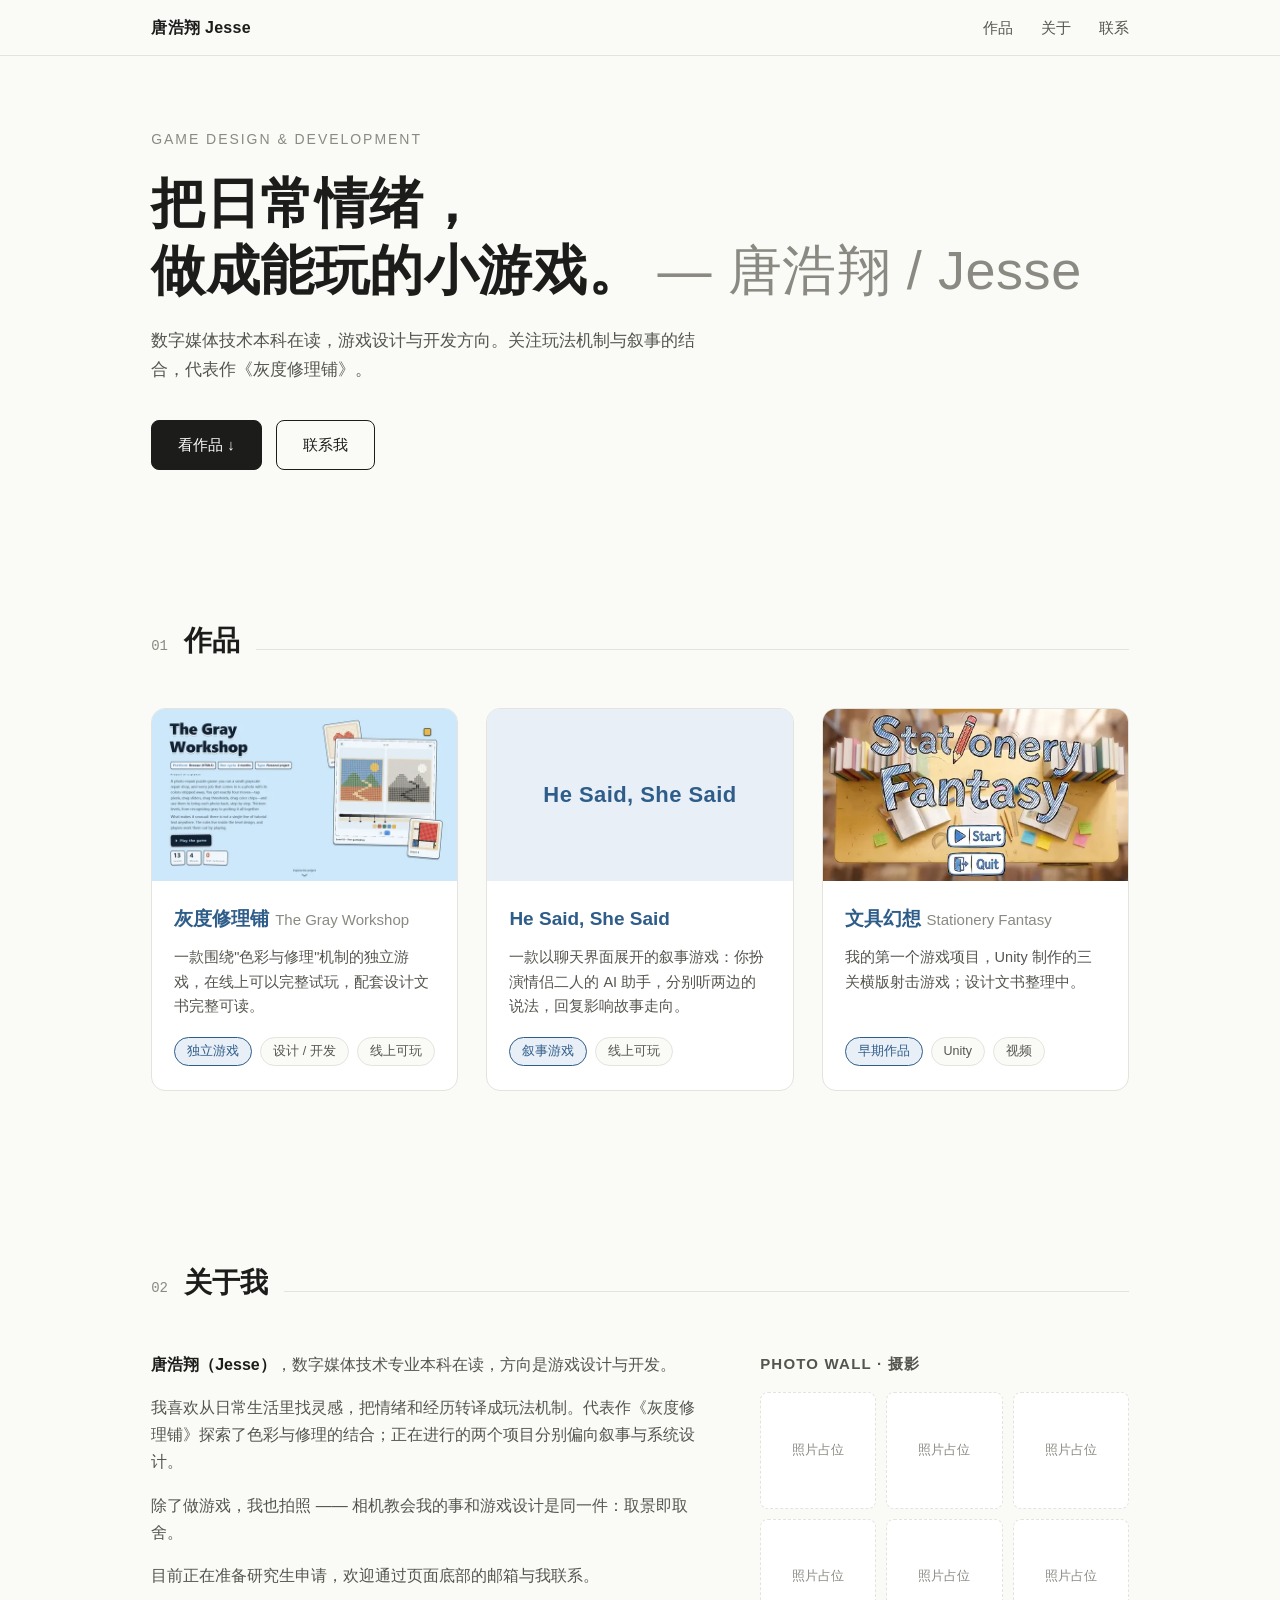
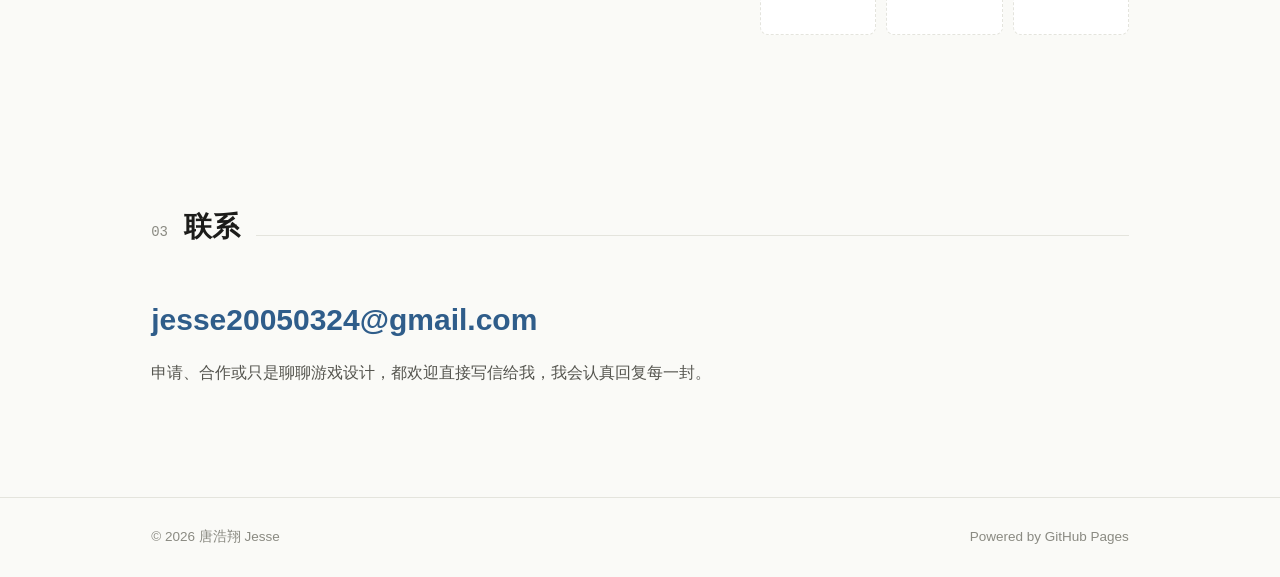
==== index.html @ e38cf6ec "Use the Gray Workshop introduction as its portfolio cover" ====
<!DOCTYPE html>
<html lang="zh-CN">
<head>
<meta charset="UTF-8">
<meta name="viewport" content="width=device-width, initial-scale=1.0">
<title>唐浩翔 Jesse — 游戏设计与开发</title>
<meta name="description" content="唐浩翔（Jesse）的个人作品集：游戏设计与开发方向，数字媒体技术本科在读。">
<link rel="stylesheet" href="/portfolio-layout.css">
<style>
  :root{
    --ink:#1c1c1a; --ink-2:#55554f; --ink-3:#8a8a82;
    --paper:#fafaf7; --card:#ffffff; --line:#e4e4dd;
    --accent:#2f5d8a; --accent-soft:#e8eff6;
    --max:1080px;
  }
  *{margin:0;padding:0;box-sizing:border-box}
  html{scroll-behavior:smooth}
  @media (prefers-reduced-motion: reduce){ html{scroll-behavior:auto} *{transition:none!important} }
  body{
    font-family:-apple-system,BlinkMacSystemFont,"Segoe UI","PingFang SC","Microsoft YaHei",sans-serif;
    background:var(--paper); color:var(--ink);
    line-height:1.7; font-size:16px;
    -webkit-font-smoothing:antialiased;
  }
  a{color:var(--accent); text-decoration:none}
  a:hover{text-decoration:underline}
  :focus-visible{outline:2px solid var(--accent); outline-offset:3px; border-radius:2px}
  .wrap{max-width:var(--max); margin:0 auto; padding:0 var(--portfolio-gutter)}

  /* ---------- 导航 ---------- */
  .nav{
    position:sticky; top:0; z-index:50;
    background:rgba(250,250,247,.92); backdrop-filter:blur(8px);
    border-bottom:1px solid var(--line);
  }
  .nav-inner{max-width:var(--max); margin:0 auto; padding:14px var(--portfolio-gutter); display:flex; align-items:center; justify-content:space-between}
  .nav-logo{font-weight:600; color:var(--ink); letter-spacing:.02em}
  .nav-logo:hover{text-decoration:none}
  .nav-links{display:flex; gap:28px; list-style:none}
  .nav-links a{color:var(--ink-2); font-size:15px}
  .nav-links a:hover{color:var(--ink); text-decoration:none}

  /* ---------- Hero ---------- */
  .hero{padding:clamp(64px,8vh,110px) 0 clamp(56px,7vh,90px)}
  .hero .kicker{font-size:14px; color:var(--ink-3); letter-spacing:.14em; margin-bottom:18px}
  .hero h1{font-size:clamp(34px,5.5vw,54px); line-height:1.25; font-weight:600; letter-spacing:.01em}
  .hero h1 .en{color:var(--ink-3); font-weight:400}
  .hero p.lead{margin-top:22px; max-width:560px; font-size:var(--portfolio-intro-size); color:var(--ink-2)}
  .hero .cta{margin-top:36px; display:flex; gap:14px; flex-wrap:wrap}
  .btn{
    display:inline-block; padding:11px 26px; border-radius:8px; font-size:15px;
    border:1px solid var(--ink); color:var(--ink);
  }
  .btn:hover{text-decoration:none; background:var(--ink); color:#fff}
  .btn.primary{background:var(--ink); color:#fff}
  .btn.primary:hover{background:#000}

  /* ---------- 区块通用 ---------- */
  section{padding:84px 0}
  .sec-head{display:flex; align-items:baseline; gap:16px; margin-bottom:44px}
  .sec-head .no{font-family:ui-monospace,Consolas,monospace; font-size:14px; color:var(--ink-3)}
  .sec-head h2{font-size:28px; font-weight:600}
  .sec-head .line{flex:1; height:1px; background:var(--line)}

  /* ---------- 作品卡片 ---------- */
  .cards{display:grid; grid-template-columns:repeat(auto-fit,minmax(min(100%, 290px),1fr)); gap:28px}
  .card{
    background:var(--card); border:1px solid var(--line); border-radius:14px;
    overflow:hidden; display:flex; flex-direction:column;
    transition:transform .18s ease, box-shadow .18s ease;
  }
  a.card:hover{transform:translateY(-4px); box-shadow:0 12px 32px rgba(28,28,26,.08); text-decoration:none}
  .card-img{aspect-ratio:16/9; background:var(--accent-soft); overflow:hidden}
  .card-img img{width:100%; height:100%; object-fit:cover; display:block}
  .card-body{padding:22px 22px 24px; display:flex; flex-direction:column; gap:10px; flex:1}
  .card-body h3{font-size:19px; font-weight:600}
  .card-body h3 .en{font-weight:400; color:var(--ink-3); font-size:15px; margin-left:6px}
  .card-body p{font-size:14.5px; color:var(--ink-2)}
  .tags{margin-top:auto; display:flex; gap:8px; flex-wrap:wrap; padding-top:8px}
  .tag{
    font-size:12.5px; color:var(--ink-2); background:var(--paper);
    border:1px solid var(--line); border-radius:99px; padding:3px 12px;
  }
  .tag.accent{color:var(--accent); border-color:var(--accent); background:var(--accent-soft)}
  .card.placeholder{border-style:dashed; background:transparent}
  .card.placeholder .card-img{display:flex; align-items:center; justify-content:center; color:var(--ink-3); font-size:14px; background:transparent}
  .badge-soon{font-size:12.5px; color:var(--ink-3); border:1px dashed var(--ink-3); border-radius:99px; padding:2px 12px; width:fit-content}

  /* ---------- 关于 ---------- */
  .about-grid{display:grid; grid-template-columns:1.2fr .8fr; gap:56px; align-items:start}
  .about-text p{margin-bottom:16px; color:var(--ink-2); font-size:16px}
  .about-text p strong{color:var(--ink)}
  .photo-wall h3{font-size:15px; font-weight:600; color:var(--ink-2); margin-bottom:16px; letter-spacing:.08em}
  .photos{display:grid; grid-template-columns:repeat(3,1fr); gap:10px}
  .ph{aspect-ratio:1; border:1px dashed var(--line); border-radius:8px; display:flex; align-items:center; justify-content:center; color:var(--ink-3); font-size:12.5px; background:var(--card)}

  /* ---------- 联系 ---------- */
  .contact-inner{max-width:640px}
  .contact-inner .big-mail{font-size:clamp(20px,3.4vw,30px); font-weight:600; word-break:break-all}
  .contact-inner p{margin-top:14px; color:var(--ink-2)}
  .contact-links{margin-top:26px; display:flex; gap:22px; flex-wrap:wrap}
  .contact-links a{font-size:15px}

  footer{border-top:1px solid var(--line); padding:28px 0; color:var(--ink-3); font-size:13.5px}
  footer .wrap{display:flex; justify-content:space-between; flex-wrap:wrap; gap:8px}

  @media (max-width:760px){
    .hero{padding:72px 0 60px}
    section{padding:60px 0}
    .about-grid{grid-template-columns:1fr}
    .nav-links{gap:18px}
  }
</style>
</head>
<body>

<nav class="nav" aria-label="主导航">
  <div class="nav-inner">
    <a class="nav-logo" href="#top">唐浩翔 Jesse</a>
    <ul class="nav-links">
      <li><a href="#work">作品</a></li>
      <li><a href="#about">关于</a></li>
      <li><a href="#contact">联系</a></li>
    </ul>
  </div>
</nav>

<header class="hero" id="top">
  <div class="wrap">
    <p class="kicker">GAME DESIGN &amp; DEVELOPMENT</p>
    <h1>把日常情绪，<br>做成能玩的小游戏。<span class="en"> — 唐浩翔 / Jesse</span></h1>
    <p class="lead">数字媒体技术本科在读，游戏设计与开发方向。关注玩法机制与叙事的结合，代表作《灰度修理铺》。</p>
    <div class="cta">
      <a class="btn primary" href="#work">看作品 ↓</a>
      <a class="btn" href="#contact">联系我</a>
    </div>
  </div>
</header>

<main>
  <section id="work">
    <div class="wrap">
      <div class="sec-head"><span class="no">01</span><h2>作品</h2><span class="line"></span></div>
      <div class="cards">

        <a class="card" href="grayrepair/" aria-label="查看灰度修理铺作品详情">
          <div class="card-img"><img src="grayrepair/portfolio-cover.webp" alt="灰度修理铺介绍页首屏" width="640" height="360" loading="lazy"></div>
          <div class="card-body">
            <h3>灰度修理铺<span class="en">The Gray Workshop</span></h3>
            <p>一款围绕"色彩与修理"机制的独立游戏，在线上可以完整试玩，配套设计文书完整可读。</p>
            <div class="tags">
              <span class="tag accent">独立游戏</span>
              <span class="tag">设计 / 开发</span>
              <span class="tag">线上可玩</span>
            </div>
          </div>
        </a>

        <a class="card" href="he-said-she-said/" aria-label="查看 He Said, She Said 作品详情">
          <div class="card-img" style="display:flex;align-items:center;justify-content:center;background:#e8eff6">
            <span style="font-size:22px;font-weight:600;color:#2f5d8a;letter-spacing:.02em">He Said, She Said</span>
          </div>
          <div class="card-body">
            <h3>He Said, She Said</h3>
            <p>一款以聊天界面展开的叙事游戏：你扮演情侣二人的 AI 助手，分别听两边的说法，回复影响故事走向。</p>
            <div class="tags">
              <span class="tag accent">叙事游戏</span>
              <span class="tag">线上可玩</span>
            </div>
          </div>
        </a>

        <a class="card" href="stationery-fantasy/" aria-label="查看文具幻想作品详情">
          <div class="card-img"><img src="stationery-fantasy/portfolio-cover.webp" alt="文具幻想游戏主界面" width="480" height="270" loading="lazy"></div>
          <div class="card-body">
            <h3>文具幻想<span class="en">Stationery Fantasy</span></h3>
            <p>我的第一个游戏项目，Unity 制作的三关横版射击游戏；设计文书整理中。</p>
            <div class="tags">
              <span class="tag accent">早期作品</span>
              <span class="tag">Unity</span>
              <span class="tag">视频</span>
            </div>
          </div>
        </a>

      </div>
    </div>
  </section>

  <section id="about">
    <div class="wrap">
      <div class="sec-head"><span class="no">02</span><h2>关于我</h2><span class="line"></span></div>
      <div class="about-grid">
        <div class="about-text">
          <p><strong>唐浩翔（Jesse）</strong>，数字媒体技术专业本科在读，方向是游戏设计与开发。</p>
          <p>我喜欢从日常生活里找灵感，把情绪和经历转译成玩法机制。代表作《灰度修理铺》探索了色彩与修理的结合；正在进行的两个项目分别偏向叙事与系统设计。</p>
          <p>除了做游戏，我也拍照 —— 相机教会我的事和游戏设计是同一件：取景即取舍。</p>
          <p>目前正在准备研究生申请，欢迎通过页面底部的邮箱与我联系。</p>
        </div>
        <aside class="photo-wall" aria-label="摄影小画廊">
          <h3>PHOTO WALL · 摄影</h3>
          <div class="photos">
            <div class="ph">照片占位</div>
            <div class="ph">照片占位</div>
            <div class="ph">照片占位</div>
            <div class="ph">照片占位</div>
            <div class="ph">照片占位</div>
            <div class="ph">照片占位</div>
          </div>
        </aside>
      </div>
    </div>
  </section>

  <section id="contact">
    <div class="wrap">
      <div class="sec-head"><span class="no">03</span><h2>联系</h2><span class="line"></span></div>
      <div class="contact-inner">
        <a class="big-mail" href="mailto:jesse20050324@gmail.com">jesse20050324@gmail.com</a>
        <p>申请、合作或只是聊聊游戏设计，都欢迎直接写信给我，我会认真回复每一封。</p>
        <div class="contact-links">
        </div>
      </div>
    </div>
  </section>
</main>

<footer>
  <div class="wrap">
    <span>© 2026 唐浩翔 Jesse</span>
    <span>Powered by GitHub Pages</span>
  </div>
</footer>

</body>
</html>
---- portfolio-layout.css ----
:root {
  --portfolio-gutter: clamp(16px, 4vw, 64px);
  --portfolio-project-width: 1440px;
  --portfolio-intro-size: clamp(1rem, 0.85rem + 0.25vw, 1.125rem);
  --portfolio-meta-size: 0.875rem;
}

.portfolio-scroll-cue {
  position: absolute;
  inset-inline: 0;
  bottom: 14px;
  display: grid;
  place-items: center;
  gap: 3px;
  width: max-content;
  margin-inline: auto;
  padding: 5px 12px;
  color: inherit;
  font-size: .8125rem;
  text-align: center;
  text-decoration: none;
}

.portfolio-scroll-cue:hover { text-decoration: underline; }
.portfolio-scroll-cue svg {
  width: 34px;
  height: 21px;
  animation: portfolio-scroll-nudge 2.8s ease-in-out infinite;
}

@keyframes portfolio-scroll-nudge {
  0%, 25%, 65%, 100% { transform: translateY(0); }
  45% { transform: translateY(5px); }
}

@media (prefers-reduced-motion: reduce) {
  .portfolio-scroll-cue svg { animation: none; }
}
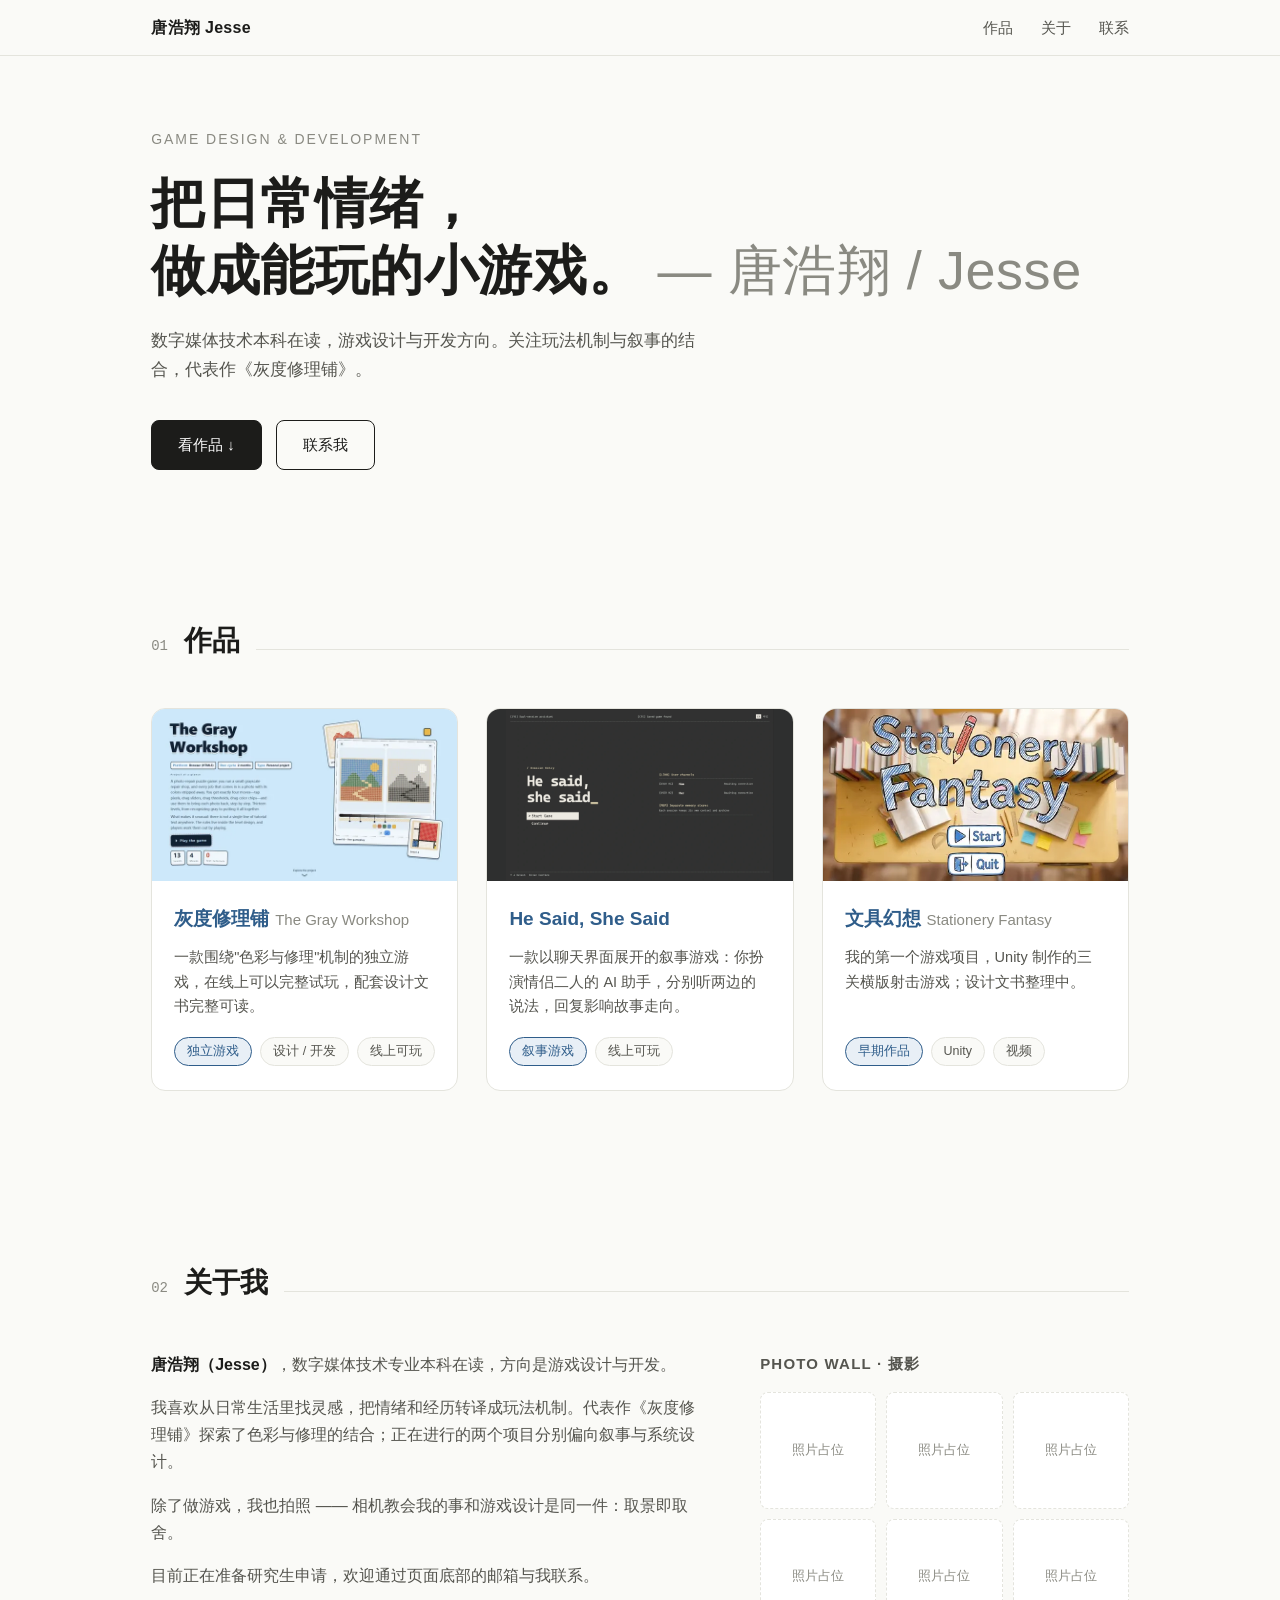
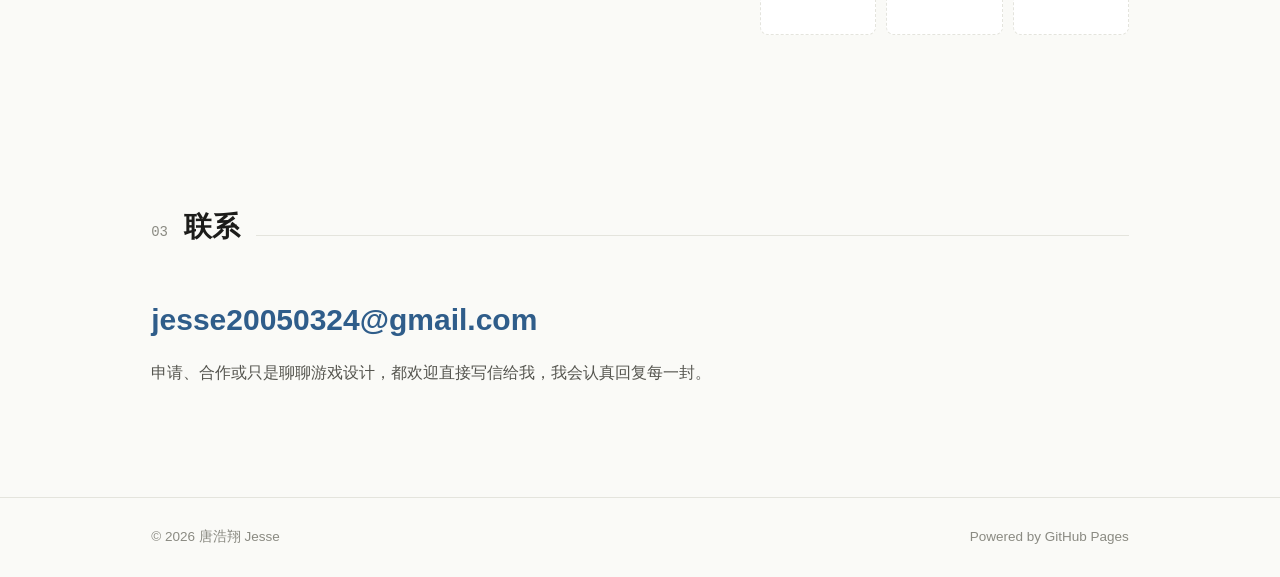
==== commit a0240558: "Restore Gray GIF scale and add terminal portfolio cover" ====
--- a/index.html
+++ b/index.html
@@ -71,7 +71,9 @@
   }
   a.card:hover{transform:translateY(-4px); box-shadow:0 12px 32px rgba(28,28,26,.08); text-decoration:none}
   .card-img{aspect-ratio:16/9; background:var(--accent-soft); overflow:hidden}
-  .card-img img{width:100%; height:100%; object-fit:cover; display:block}
+  .card-img img{width:100%; height:100%; object-fit:cover; display:block}
+  .card-img.terminal-cover{background:#2e2f2f}
+  .terminal-cover img{object-fit:contain}
   .card-body{padding:22px 22px 24px; display:flex; flex-direction:column; gap:10px; flex:1}
   .card-body h3{font-size:19px; font-weight:600}
   .card-body h3 .en{font-weight:400; color:var(--ink-3); font-size:15px; margin-left:6px}
@@ -157,9 +159,7 @@
         </a>
 
         <a class="card" href="he-said-she-said/" aria-label="查看 He Said, She Said 作品详情">
-          <div class="card-img" style="display:flex;align-items:center;justify-content:center;background:#e8eff6">
-            <span style="font-size:22px;font-weight:600;color:#2f5d8a;letter-spacing:.02em">He Said, She Said</span>
-          </div>
+          <div class="card-img terminal-cover"><img src="he-said-she-said/portfolio-cover.webp" alt="He Said, She Said 终端开始界面" width="1484" height="949" loading="lazy"></div>
           <div class="card-body">
             <h3>He Said, She Said</h3>
             <p>一款以聊天界面展开的叙事游戏：你扮演情侣二人的 AI 助手，分别听两边的说法，回复影响故事走向。</p>
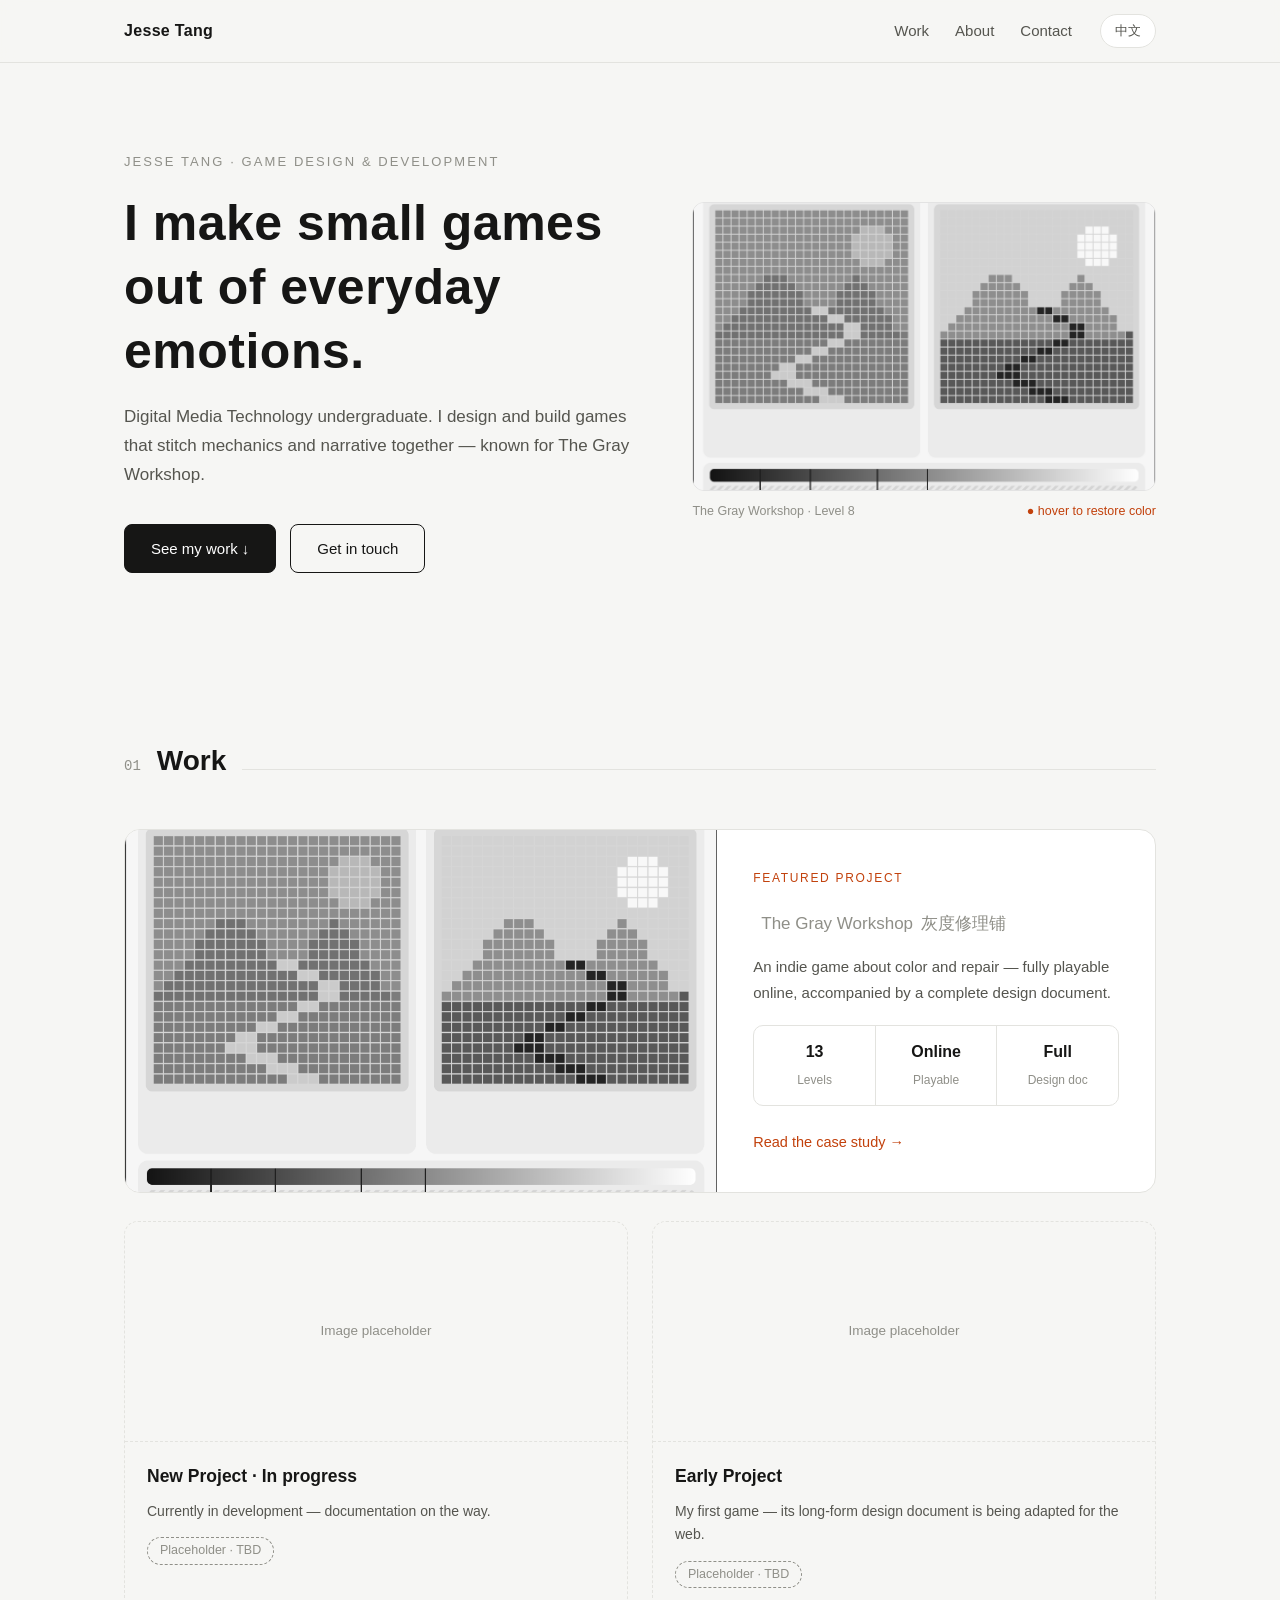
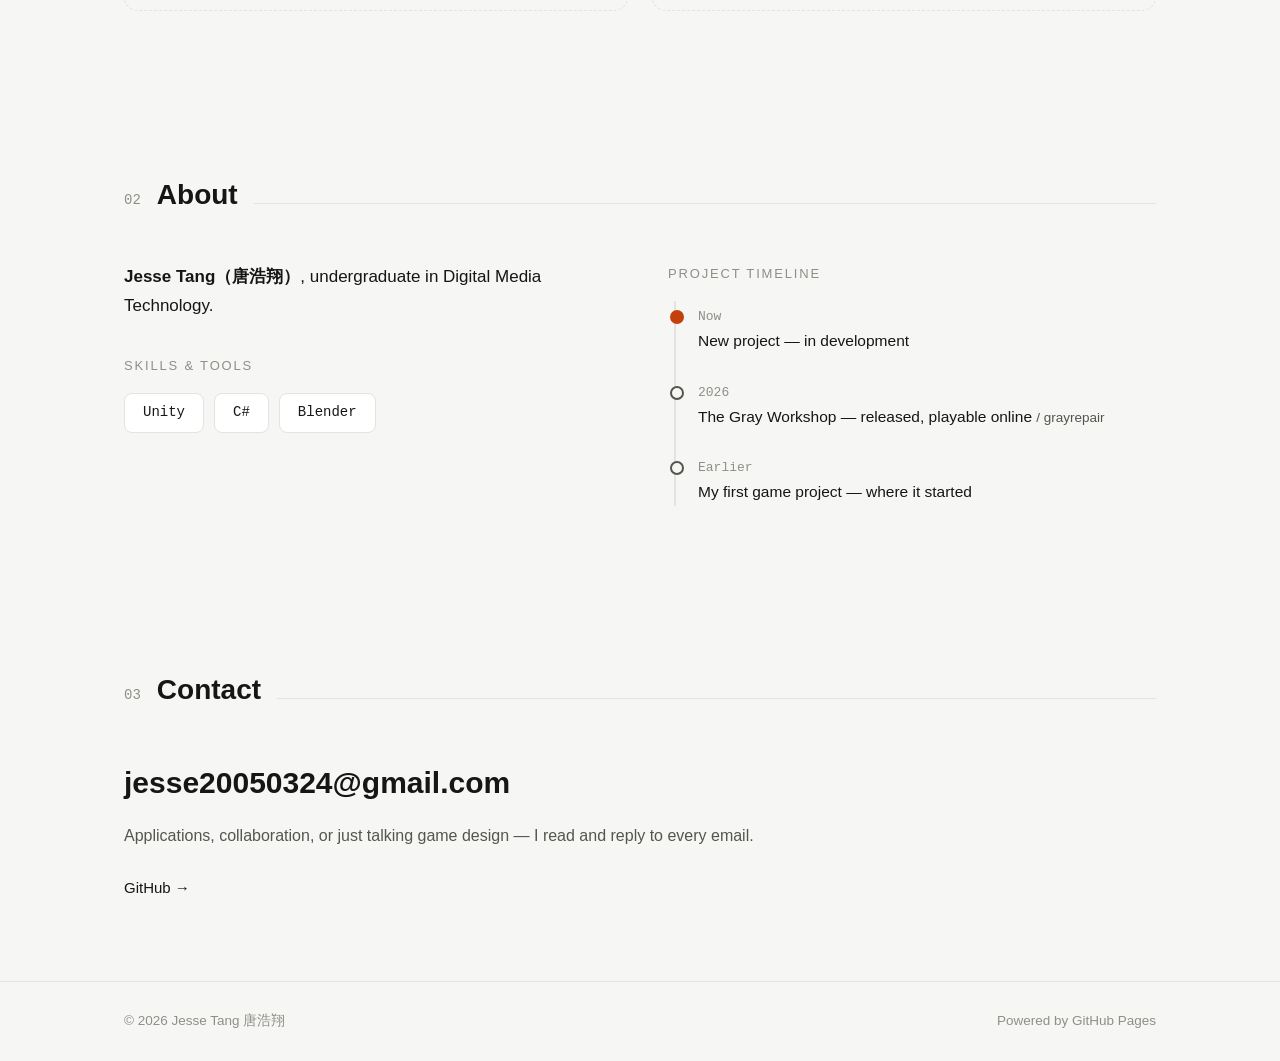
==== commit 096e0f84: "Redesign: grayscale theme, hero visual, featured project block, skills+timeline, EN/ZH toggle (defau" ====
--- a/index.html
+++ b/index.html
@@ -1,236 +1,386 @@
-<!DOCTYPE html>
-<html lang="zh-CN">
-<head>
-<meta charset="UTF-8">
-<meta name="viewport" content="width=device-width, initial-scale=1.0">
-<title>唐浩翔 Jesse — 游戏设计与开发</title>
-<meta name="description" content="唐浩翔（Jesse）的个人作品集：游戏设计与开发方向，数字媒体技术本科在读。">
-<link rel="stylesheet" href="/portfolio-layout.css">
-<style>
-  :root{
-    --ink:#1c1c1a; --ink-2:#55554f; --ink-3:#8a8a82;
-    --paper:#fafaf7; --card:#ffffff; --line:#e4e4dd;
-    --accent:#2f5d8a; --accent-soft:#e8eff6;
-    --max:1080px;
-  }
-  *{margin:0;padding:0;box-sizing:border-box}
-  html{scroll-behavior:smooth}
-  @media (prefers-reduced-motion: reduce){ html{scroll-behavior:auto} *{transition:none!important} }
-  body{
-    font-family:-apple-system,BlinkMacSystemFont,"Segoe UI","PingFang SC","Microsoft YaHei",sans-serif;
-    background:var(--paper); color:var(--ink);
-    line-height:1.7; font-size:16px;
-    -webkit-font-smoothing:antialiased;
-  }
-  a{color:var(--accent); text-decoration:none}
-  a:hover{text-decoration:underline}
-  :focus-visible{outline:2px solid var(--accent); outline-offset:3px; border-radius:2px}
-  .wrap{max-width:var(--max); margin:0 auto; padding:0 var(--portfolio-gutter)}
-
-  /* ---------- 导航 ---------- */
-  .nav{
-    position:sticky; top:0; z-index:50;
-    background:rgba(250,250,247,.92); backdrop-filter:blur(8px);
-    border-bottom:1px solid var(--line);
-  }
-  .nav-inner{max-width:var(--max); margin:0 auto; padding:14px var(--portfolio-gutter); display:flex; align-items:center; justify-content:space-between}
-  .nav-logo{font-weight:600; color:var(--ink); letter-spacing:.02em}
-  .nav-logo:hover{text-decoration:none}
-  .nav-links{display:flex; gap:28px; list-style:none}
-  .nav-links a{color:var(--ink-2); font-size:15px}
-  .nav-links a:hover{color:var(--ink); text-decoration:none}
-
-  /* ---------- Hero ---------- */
-  .hero{padding:clamp(64px,8vh,110px) 0 clamp(56px,7vh,90px)}
-  .hero .kicker{font-size:14px; color:var(--ink-3); letter-spacing:.14em; margin-bottom:18px}
-  .hero h1{font-size:clamp(34px,5.5vw,54px); line-height:1.25; font-weight:600; letter-spacing:.01em}
-  .hero h1 .en{color:var(--ink-3); font-weight:400}
-  .hero p.lead{margin-top:22px; max-width:560px; font-size:var(--portfolio-intro-size); color:var(--ink-2)}
-  .hero .cta{margin-top:36px; display:flex; gap:14px; flex-wrap:wrap}
-  .btn{
-    display:inline-block; padding:11px 26px; border-radius:8px; font-size:15px;
-    border:1px solid var(--ink); color:var(--ink);
-  }
-  .btn:hover{text-decoration:none; background:var(--ink); color:#fff}
-  .btn.primary{background:var(--ink); color:#fff}
-  .btn.primary:hover{background:#000}
-
-  /* ---------- 区块通用 ---------- */
-  section{padding:84px 0}
-  .sec-head{display:flex; align-items:baseline; gap:16px; margin-bottom:44px}
-  .sec-head .no{font-family:ui-monospace,Consolas,monospace; font-size:14px; color:var(--ink-3)}
-  .sec-head h2{font-size:28px; font-weight:600}
-  .sec-head .line{flex:1; height:1px; background:var(--line)}
-
-  /* ---------- 作品卡片 ---------- */
-  .cards{display:grid; grid-template-columns:repeat(auto-fit,minmax(min(100%, 290px),1fr)); gap:28px}
-  .card{
-    background:var(--card); border:1px solid var(--line); border-radius:14px;
-    overflow:hidden; display:flex; flex-direction:column;
-    transition:transform .18s ease, box-shadow .18s ease;
-  }
-  a.card:hover{transform:translateY(-4px); box-shadow:0 12px 32px rgba(28,28,26,.08); text-decoration:none}
-  .card-img{aspect-ratio:16/9; background:var(--accent-soft); overflow:hidden}
-  .card-img img{width:100%; height:100%; object-fit:cover; display:block}
-  .card-img.terminal-cover{background:#2e2f2f}
-  .terminal-cover img{object-fit:contain}
-  .card-body{padding:22px 22px 24px; display:flex; flex-direction:column; gap:10px; flex:1}
-  .card-body h3{font-size:19px; font-weight:600}
-  .card-body h3 .en{font-weight:400; color:var(--ink-3); font-size:15px; margin-left:6px}
-  .card-body p{font-size:14.5px; color:var(--ink-2)}
-  .tags{margin-top:auto; display:flex; gap:8px; flex-wrap:wrap; padding-top:8px}
-  .tag{
-    font-size:12.5px; color:var(--ink-2); background:var(--paper);
-    border:1px solid var(--line); border-radius:99px; padding:3px 12px;
-  }
-  .tag.accent{color:var(--accent); border-color:var(--accent); background:var(--accent-soft)}
-  .card.placeholder{border-style:dashed; background:transparent}
-  .card.placeholder .card-img{display:flex; align-items:center; justify-content:center; color:var(--ink-3); font-size:14px; background:transparent}
-  .badge-soon{font-size:12.5px; color:var(--ink-3); border:1px dashed var(--ink-3); border-radius:99px; padding:2px 12px; width:fit-content}
-
-  /* ---------- 关于 ---------- */
-  .about-grid{display:grid; grid-template-columns:1.2fr .8fr; gap:56px; align-items:start}
-  .about-text p{margin-bottom:16px; color:var(--ink-2); font-size:16px}
-  .about-text p strong{color:var(--ink)}
-  .photo-wall h3{font-size:15px; font-weight:600; color:var(--ink-2); margin-bottom:16px; letter-spacing:.08em}
-  .photos{display:grid; grid-template-columns:repeat(3,1fr); gap:10px}
-  .ph{aspect-ratio:1; border:1px dashed var(--line); border-radius:8px; display:flex; align-items:center; justify-content:center; color:var(--ink-3); font-size:12.5px; background:var(--card)}
-
-  /* ---------- 联系 ---------- */
-  .contact-inner{max-width:640px}
-  .contact-inner .big-mail{font-size:clamp(20px,3.4vw,30px); font-weight:600; word-break:break-all}
-  .contact-inner p{margin-top:14px; color:var(--ink-2)}
-  .contact-links{margin-top:26px; display:flex; gap:22px; flex-wrap:wrap}
-  .contact-links a{font-size:15px}
-
-  footer{border-top:1px solid var(--line); padding:28px 0; color:var(--ink-3); font-size:13.5px}
-  footer .wrap{display:flex; justify-content:space-between; flex-wrap:wrap; gap:8px}
-
-  @media (max-width:760px){
-    .hero{padding:72px 0 60px}
-    section{padding:60px 0}
-    .about-grid{grid-template-columns:1fr}
-    .nav-links{gap:18px}
-  }
-</style>
-</head>
-<body>
-
-<nav class="nav" aria-label="主导航">
-  <div class="nav-inner">
-    <a class="nav-logo" href="#top">唐浩翔 Jesse</a>
-    <ul class="nav-links">
-      <li><a href="#work">作品</a></li>
-      <li><a href="#about">关于</a></li>
-      <li><a href="#contact">联系</a></li>
-    </ul>
-  </div>
-</nav>
-
-<header class="hero" id="top">
-  <div class="wrap">
-    <p class="kicker">GAME DESIGN &amp; DEVELOPMENT</p>
-    <h1>把日常情绪，<br>做成能玩的小游戏。<span class="en"> — 唐浩翔 / Jesse</span></h1>
-    <p class="lead">数字媒体技术本科在读，游戏设计与开发方向。关注玩法机制与叙事的结合，代表作《灰度修理铺》。</p>
-    <div class="cta">
-      <a class="btn primary" href="#work">看作品 ↓</a>
-      <a class="btn" href="#contact">联系我</a>
-    </div>
-  </div>
-</header>
-
-<main>
-  <section id="work">
-    <div class="wrap">
-      <div class="sec-head"><span class="no">01</span><h2>作品</h2><span class="line"></span></div>
-      <div class="cards">
-
-        <a class="card" href="grayrepair/" aria-label="查看灰度修理铺作品详情">
-          <div class="card-img"><img src="grayrepair/portfolio-cover.webp" alt="灰度修理铺介绍页首屏" width="640" height="360" loading="lazy"></div>
-          <div class="card-body">
-            <h3>灰度修理铺<span class="en">The Gray Workshop</span></h3>
-            <p>一款围绕"色彩与修理"机制的独立游戏，在线上可以完整试玩，配套设计文书完整可读。</p>
-            <div class="tags">
-              <span class="tag accent">独立游戏</span>
-              <span class="tag">设计 / 开发</span>
-              <span class="tag">线上可玩</span>
-            </div>
-          </div>
-        </a>
-
-        <a class="card" href="he-said-she-said/" aria-label="查看 He Said, She Said 作品详情">
-          <div class="card-img terminal-cover"><img src="he-said-she-said/portfolio-cover.webp" alt="He Said, She Said 终端开始界面" width="1484" height="949" loading="lazy"></div>
-          <div class="card-body">
-            <h3>He Said, She Said</h3>
-            <p>一款以聊天界面展开的叙事游戏：你扮演情侣二人的 AI 助手，分别听两边的说法，回复影响故事走向。</p>
-            <div class="tags">
-              <span class="tag accent">叙事游戏</span>
-              <span class="tag">线上可玩</span>
-            </div>
-          </div>
-        </a>
-
-        <a class="card" href="stationery-fantasy/" aria-label="查看文具幻想作品详情">
-          <div class="card-img"><img src="stationery-fantasy/portfolio-cover.webp" alt="文具幻想游戏主界面" width="480" height="270" loading="lazy"></div>
-          <div class="card-body">
-            <h3>文具幻想<span class="en">Stationery Fantasy</span></h3>
-            <p>我的第一个游戏项目，Unity 制作的三关横版射击游戏；设计文书整理中。</p>
-            <div class="tags">
-              <span class="tag accent">早期作品</span>
-              <span class="tag">Unity</span>
-              <span class="tag">视频</span>
-            </div>
-          </div>
-        </a>
-
-      </div>
-    </div>
-  </section>
-
-  <section id="about">
-    <div class="wrap">
-      <div class="sec-head"><span class="no">02</span><h2>关于我</h2><span class="line"></span></div>
-      <div class="about-grid">
-        <div class="about-text">
-          <p><strong>唐浩翔（Jesse）</strong>，数字媒体技术专业本科在读，方向是游戏设计与开发。</p>
-          <p>我喜欢从日常生活里找灵感，把情绪和经历转译成玩法机制。代表作《灰度修理铺》探索了色彩与修理的结合；正在进行的两个项目分别偏向叙事与系统设计。</p>
-          <p>除了做游戏，我也拍照 —— 相机教会我的事和游戏设计是同一件：取景即取舍。</p>
-          <p>目前正在准备研究生申请，欢迎通过页面底部的邮箱与我联系。</p>
-        </div>
-        <aside class="photo-wall" aria-label="摄影小画廊">
-          <h3>PHOTO WALL · 摄影</h3>
-          <div class="photos">
-            <div class="ph">照片占位</div>
-            <div class="ph">照片占位</div>
-            <div class="ph">照片占位</div>
-            <div class="ph">照片占位</div>
-            <div class="ph">照片占位</div>
-            <div class="ph">照片占位</div>
-          </div>
-        </aside>
-      </div>
-    </div>
-  </section>
-
-  <section id="contact">
-    <div class="wrap">
-      <div class="sec-head"><span class="no">03</span><h2>联系</h2><span class="line"></span></div>
-      <div class="contact-inner">
-        <a class="big-mail" href="mailto:jesse20050324@gmail.com">jesse20050324@gmail.com</a>
-        <p>申请、合作或只是聊聊游戏设计，都欢迎直接写信给我，我会认真回复每一封。</p>
-        <div class="contact-links">
-        </div>
-      </div>
-    </div>
-  </section>
-</main>
-
-<footer>
-  <div class="wrap">
-    <span>© 2026 唐浩翔 Jesse</span>
-    <span>Powered by GitHub Pages</span>
-  </div>
-</footer>
-
-</body>
-</html>
+<!DOCTYPE html>
+<html lang="en">
+<head>
+<meta charset="UTF-8">
+<meta name="viewport" content="width=device-width, initial-scale=1.0">
+<title>Jesse Tang — Game Design &amp; Development</title>
+<meta name="description" content="Jesse Tang (唐浩翔) — game design & development portfolio. Digital Media Technology undergraduate. Known for The Gray Workshop (灰度修理铺).">
+<style>
+  :root{
+    --ink:#161615; --ink-2:#55554f; --ink-3:#8f8f88;
+    --bg:#f6f6f4; --card:#ffffff; --line:#e3e3df;
+    --accent:#c2410c; --accent-soft:#f7ece6;
+    --max:1080px;
+  }
+  *{margin:0;padding:0;box-sizing:border-box}
+  @media (prefers-reduced-motion: no-preference){
+    html{scroll-behavior:smooth}
+    .card{transition:transform .18s ease, box-shadow .18s ease}
+  }
+  @media (prefers-reduced-motion: reduce){ *{transition:none!important} html{scroll-behavior:auto} }
+  body{
+    font-family:-apple-system,BlinkMacSystemFont,"Segoe UI","PingFang SC","Microsoft YaHei",sans-serif;
+    background:var(--bg); color:var(--ink);
+    line-height:1.7; font-size:16px;
+    -webkit-font-smoothing:antialiased;
+  }
+  a{color:var(--ink); text-decoration:none}
+  :focus-visible{outline:2px solid var(--accent); outline-offset:3px; border-radius:2px}
+  .wrap{max-width:var(--max); margin:0 auto; padding:0 24px}
+
+  /* ---------- 导航 ---------- */
+  .nav{
+    position:sticky; top:0; z-index:50;
+    background:rgba(246,246,244,.92); backdrop-filter:blur(8px);
+    border-bottom:1px solid var(--line);
+  }
+  .nav-inner{max-width:var(--max); margin:0 auto; padding:14px 24px; display:flex; align-items:center; gap:28px}
+  .nav-logo{font-weight:600; letter-spacing:.02em; margin-right:auto}
+  .nav-links{display:flex; gap:26px; list-style:none}
+  .nav-links a{color:var(--ink-2); font-size:15px}
+  .nav-links a:hover{color:var(--ink)}
+  .lang-btn{
+    font:inherit; font-size:13px; cursor:pointer;
+    background:var(--card); border:1px solid var(--line); border-radius:99px;
+    padding:5px 14px; color:var(--ink-2);
+  }
+  .lang-btn:hover{border-color:var(--ink-2); color:var(--ink)}
+
+  /* ---------- Hero ---------- */
+  .hero{padding:88px 0 84px}
+  .hero-grid{display:grid; grid-template-columns:1.05fr .95fr; gap:56px; align-items:center}
+  .kicker{font-size:13px; color:var(--ink-3); letter-spacing:.16em; margin-bottom:18px; font-weight:500}
+  h1{font-size:clamp(32px,4.6vw,50px); line-height:1.28; font-weight:600; letter-spacing:.01em}
+  .lead{margin-top:20px; max-width:520px; font-size:17px; color:var(--ink-2)}
+  .cta{margin-top:34px; display:flex; gap:14px; flex-wrap:wrap}
+  .btn{display:inline-block; padding:11px 26px; border-radius:8px; font-size:15px; border:1px solid var(--ink); color:var(--ink)}
+  .btn:hover{background:var(--ink); color:#fff}
+  .btn.primary{background:var(--ink); color:#fff}
+  .btn.primary:hover{background:#000}
+  .hero-visual{position:relative}
+  .hero-visual img{
+    width:100%; aspect-ratio:16/10; object-fit:cover; display:block;
+    border-radius:12px; border:1px solid var(--line);
+    filter:grayscale(1); transition:filter .5s ease;
+  }
+  .hero-visual:hover img{filter:grayscale(0)}
+  .hero-caption{margin-top:10px; font-size:12.5px; color:var(--ink-3); display:flex; justify-content:space-between; gap:12px}
+  .hero-caption .dot{color:var(--accent)}
+
+  /* ---------- 区块通用 ---------- */
+  section{padding:80px 0}
+  .sec-head{display:flex; align-items:baseline; gap:16px; margin-bottom:44px}
+  .sec-head .no{font-family:ui-monospace,Consolas,monospace; font-size:14px; color:var(--ink-3)}
+  .sec-head h2{font-size:28px; font-weight:600}
+  .sec-head .line{flex:1; height:1px; background:var(--line)}
+
+  /* ---------- Featured ---------- */
+  .featured{
+    display:grid; grid-template-columns:1.15fr .85fr;
+    background:var(--card); border:1px solid var(--line); border-radius:16px;
+    overflow:hidden; margin-bottom:28px;
+  }
+  .featured:hover{box-shadow:0 14px 36px rgba(22,22,21,.09)}
+  .featured-img{position:relative; min-height:320px}
+  .featured-img img{position:absolute; inset:0; width:100%; height:100%; object-fit:cover; filter:grayscale(1); transition:filter .5s ease}
+  .featured:hover .featured-img img{filter:grayscale(0)}
+  .featured-body{padding:38px 36px; display:flex; flex-direction:column; gap:16px}
+  .featured-body .flag{font-size:12px; letter-spacing:.14em; color:var(--accent); font-weight:500}
+  .featured-body h3{font-size:26px; font-weight:600; line-height:1.3}
+  .featured-body h3 span{font-weight:400; color:var(--ink-3); font-size:17px; margin-left:8px}
+  .featured-body p{font-size:15px; color:var(--ink-2)}
+  .stats{display:flex; border:1px solid var(--line); border-radius:10px; overflow:hidden; margin-top:4px}
+  .stat{flex:1; text-align:center; padding:12px 6px; border-right:1px solid var(--line)}
+  .stat:last-child{border-right:none}
+  .stat b{display:block; font-size:16px; font-weight:600}
+  .stat span{font-size:12px; color:var(--ink-3)}
+  .featured-go{margin-top:auto; padding-top:8px; font-size:14.5px; color:var(--accent); font-weight:500}
+
+  /* ---------- 次要项目卡 ---------- */
+  .cards{display:grid; grid-template-columns:1fr 1fr; gap:24px}
+  .card{
+    background:var(--card); border:1px solid var(--line); border-radius:14px;
+    overflow:hidden; display:flex; flex-direction:column;
+  }
+  .card.placeholder{border-style:dashed; background:transparent}
+  .card-img{aspect-ratio:16/7; display:flex; align-items:center; justify-content:center; color:var(--ink-3); font-size:13.5px; background:var(--accent-soft)}
+  .card.placeholder .card-img{background:transparent; border-bottom:1px dashed var(--line)}
+  .card-body{padding:20px 22px 22px; display:flex; flex-direction:column; gap:8px}
+  .card-body h3{font-size:17.5px; font-weight:600}
+  .card-body p{font-size:14px; color:var(--ink-2)}
+  .badge-soon{font-size:12.5px; color:var(--ink-3); border:1px dashed var(--ink-3); border-radius:99px; padding:2px 12px; width:fit-content; margin-top:6px}
+
+  /* ---------- 关于 ---------- */
+  .about-grid{display:grid; grid-template-columns:1fr 1fr; gap:56px; align-items:start}
+  .bio{font-size:17px; max-width:440px}
+  .bio .name{font-weight:600}
+  .sub-label{font-size:13px; letter-spacing:.14em; color:var(--ink-3); font-weight:500; margin-bottom:16px}
+  .skills{display:flex; gap:10px; flex-wrap:wrap}
+  .skill{font-size:14px; background:var(--card); border:1px solid var(--line); border-radius:8px; padding:7px 18px; font-family:ui-monospace,Consolas,monospace}
+  .timeline{list-style:none; border-left:2px solid var(--line); margin-left:6px}
+  .timeline li{position:relative; padding:0 0 22px 22px}
+  .timeline li:last-child{padding-bottom:0}
+  .timeline li::before{
+    content:""; position:absolute; left:-6px; top:9px;
+    width:10px; height:10px; border-radius:50%;
+    background:var(--bg); border:2px solid var(--ink-2);
+  }
+  .timeline li.now::before{background:var(--accent); border-color:var(--accent)}
+  .timeline .when{font-family:ui-monospace,Consolas,monospace; font-size:13px; color:var(--ink-3)}
+  .timeline .what{font-size:15.5px}
+  .timeline .what em{font-style:normal; color:var(--ink-2); font-size:13.5px}
+
+  /* ---------- 联系 ---------- */
+  .contact-inner{max-width:640px}
+  .big-mail{font-size:clamp(20px,3.4vw,30px); font-weight:600; word-break:break-all}
+  .big-mail:hover{color:var(--accent)}
+  .contact-inner p{margin-top:14px; color:var(--ink-2)}
+  .contact-links{margin-top:26px; display:flex; gap:22px; flex-wrap:wrap; font-size:15px}
+  .contact-links a:hover{color:var(--accent)}
+
+  footer{border-top:1px solid var(--line); padding:28px 0; color:var(--ink-3); font-size:13.5px}
+  footer .wrap{display:flex; justify-content:space-between; flex-wrap:wrap; gap:8px}
+
+  @media (max-width:820px){
+    .hero{padding:56px 0}
+    .hero-grid{grid-template-columns:1fr; gap:36px}
+    section{padding:56px 0}
+    .featured{grid-template-columns:1fr}
+    .featured-img{min-height:220px}
+    .cards{grid-template-columns:1fr}
+    .about-grid{grid-template-columns:1fr; gap:40px}
+    .nav-inner{gap:16px; flex-wrap:wrap}
+  }
+</style>
+</head>
+<body>
+
+<nav class="nav" aria-label="Main">
+  <div class="nav-inner">
+    <a class="nav-logo" href="#top" data-i18n="logo">Jesse Tang</a>
+    <ul class="nav-links">
+      <li><a href="#work" data-i18n="navWork">Work</a></li>
+      <li><a href="#about" data-i18n="navAbout">About</a></li>
+      <li><a href="#contact" data-i18n="navContact">Contact</a></li>
+    </ul>
+    <button class="lang-btn" id="langBtn" type="button" aria-label="Switch language">中文</button>
+  </div>
+</nav>
+
+<header class="hero" id="top">
+  <div class="wrap hero-grid">
+    <div>
+      <p class="kicker" data-i18n="kicker">JESSE TANG · GAME DESIGN &amp; DEVELOPMENT</p>
+      <h1 data-i18n="h1">I make small games out of everyday emotions.</h1>
+      <p class="lead" data-i18n="lead">Digital Media Technology undergraduate. I design and build games that stitch mechanics and narrative together — known for The Gray Workshop.</p>
+      <div class="cta">
+        <a class="btn primary" href="#work" data-i18n="ctaWork">See my work ↓</a>
+        <a class="btn" href="#contact" data-i18n="ctaContact">Get in touch</a>
+      </div>
+    </div>
+    <figure class="hero-visual">
+      <img src="grayrepair/素材/game-level8.png" alt="The Gray Workshop — level 8 screenshot">
+      <figcaption class="hero-caption">
+        <span data-i18n="heroCap">The Gray Workshop · Level 8</span>
+        <span class="dot" data-i18n="heroHint">● hover to restore color</span>
+      </figcaption>
+    </figure>
+  </div>
+</header>
+
+<main>
+  <section id="work">
+    <div class="wrap">
+      <div class="sec-head"><span class="no">01</span><h2 data-i18n="workTitle">Work</h2><span class="line"></span></div>
+
+      <a class="featured" href="grayrepair/" aria-label="The Gray Workshop">
+        <div class="featured-img"><img src="grayrepair/素材/game-level8.png" alt="The Gray Workshop — level 8 screenshot" loading="lazy"></div>
+        <div class="featured-body">
+          <span class="flag" data-i18n="fFlag">FEATURED PROJECT</span>
+          <h3><span data-i18n="fTitle">The Gray Workshop</span><span>灰度修理铺</span></h3>
+          <p data-i18n="fDesc">An indie game about color and repair — fully playable online, accompanied by a complete design document.</p>
+          <div class="stats">
+            <div class="stat"><b>13</b><span data-i18n="s1">Levels</span></div>
+            <div class="stat"><b data-i18n="s2b">Online</b><span data-i18n="s2">Playable</span></div>
+            <div class="stat"><b data-i18n="s3b">Full</b><span data-i18n="s3">Design doc</span></div>
+          </div>
+          <span class="featured-go" data-i18n="fGo">Read the case study →</span>
+        </div>
+      </a>
+
+      <div class="cards">
+        <div class="card placeholder">
+          <div class="card-img" data-i18n="ph1img">Image placeholder</div>
+          <div class="card-body">
+            <h3 data-i18n="p1t">New Project · In progress</h3>
+            <p data-i18n="p1d">Currently in development — documentation on the way.</p>
+            <span class="badge-soon" data-i18n="soon">Placeholder · TBD</span>
+          </div>
+        </div>
+        <div class="card placeholder">
+          <div class="card-img" data-i18n="ph2img">Image placeholder</div>
+          <div class="card-body">
+            <h3 data-i18n="p2t">Early Project</h3>
+            <p data-i18n="p2d">My first game — its long-form design document is being adapted for the web.</p>
+            <span class="badge-soon" data-i18n="soon2">Placeholder · TBD</span>
+          </div>
+        </div>
+      </div>
+    </div>
+  </section>
+
+  <section id="about">
+    <div class="wrap">
+      <div class="sec-head"><span class="no">02</span><h2 data-i18n="aboutTitle">About</h2><span class="line"></span></div>
+      <div class="about-grid">
+        <div>
+          <p class="bio"><span class="name" data-i18n="bioName">Jesse Tang（唐浩翔）</span><span data-i18n="bio">, undergraduate in Digital Media Technology.</span></p>
+          <p class="sub-label" style="margin-top:34px" data-i18n="skillsLabel">SKILLS &amp; TOOLS</p>
+          <div class="skills">
+            <span class="skill">Unity</span>
+            <span class="skill">C#</span>
+            <span class="skill">Blender</span>
+          </div>
+        </div>
+        <div>
+          <p class="sub-label" data-i18n="tlLabel">PROJECT TIMELINE</p>
+          <ul class="timeline">
+            <li class="now">
+              <span class="when" data-i18n="t1w">Now</span>
+              <div class="what" data-i18n="t1">New project — in development</div>
+            </li>
+            <li>
+              <span class="when">2026</span>
+              <div class="what"><span data-i18n="t2">The Gray Workshop — released, playable online</span> <em data-i18n="t2e">/ grayrepair</em></div>
+            </li>
+            <li>
+              <span class="when" data-i18n="t3w">Earlier</span>
+              <div class="what" data-i18n="t3">My first game project — where it started</div>
+            </li>
+          </ul>
+        </div>
+      </div>
+    </div>
+  </section>
+
+  <section id="contact">
+    <div class="wrap">
+      <div class="sec-head"><span class="no">03</span><h2 data-i18n="contactTitle">Contact</h2><span class="line"></span></div>
+      <div class="contact-inner">
+        <a class="big-mail" href="mailto:jesse20050324@gmail.com">jesse20050324@gmail.com</a>
+        <p data-i18n="contactNote">Applications, collaboration, or just talking game design — I read and reply to every email.</p>
+        <div class="contact-links">
+          <a href="https://github.com/jesse20050324" target="_blank" rel="noopener" data-i18n="ghLink">GitHub →</a>
+        </div>
+      </div>
+    </div>
+  </section>
+</main>
+
+<footer>
+  <div class="wrap">
+    <span data-i18n="footLeft">© 2026 Jesse Tang 唐浩翔</span>
+    <span>Powered by GitHub Pages</span>
+  </div>
+</footer>
+
+<script>
+var I18N = {
+  en: {
+    _title: "Jesse Tang — Game Design & Development",
+    _lang: "en",
+    logo: "Jesse Tang",
+    navWork: "Work", navAbout: "About", navContact: "Contact",
+    kicker: "JESSE TANG · GAME DESIGN & DEVELOPMENT",
+    h1: "I make small games out of everyday emotions.",
+    lead: "Digital Media Technology undergraduate. I design and build games that stitch mechanics and narrative together — known for The Gray Workshop.",
+    ctaWork: "See my work ↓", ctaContact: "Get in touch",
+    heroCap: "The Gray Workshop · Level 8",
+    heroHint: "● hover to restore color",
+    workTitle: "Work",
+    fFlag: "FEATURED PROJECT",
+    fTitle: "The Gray Workshop",
+    fDesc: "An indie game about color and repair — fully playable online, accompanied by a complete design document.",
+    s1: "Levels", s2b: "Online", s2: "Playable", s3b: "Full", s3: "Design doc",
+    fGo: "Read the case study →",
+    ph1img: "Image placeholder", p1t: "New Project · In progress",
+    p1d: "Currently in development — documentation on the way.",
+    ph2img: "Image placeholder", p2t: "Early Project",
+    p2d: "My first game — its long-form design document is being adapted for the web.",
+    soon: "Placeholder · TBD", soon2: "Placeholder · TBD",
+    aboutTitle: "About",
+    bioName: "Jesse Tang（唐浩翔）",
+    bio: ", undergraduate in Digital Media Technology.",
+    skillsLabel: "SKILLS & TOOLS",
+    tlLabel: "PROJECT TIMELINE",
+    t1w: "Now", t1: "New project — in development",
+    t2: "The Gray Workshop — released, playable online", t2e: "/ grayrepair",
+    t3w: "Earlier", t3: "My first game project — where it started",
+    contactTitle: "Contact",
+    contactNote: "Applications, collaboration, or just talking game design — I read and reply to every email.",
+    ghLink: "GitHub →",
+    footLeft: "© 2026 Jesse Tang 唐浩翔"
+  },
+  zh: {
+    _title: "唐浩翔 Jesse — 游戏设计与开发",
+    _lang: "zh-CN",
+    logo: "唐浩翔 Jesse",
+    navWork: "作品", navAbout: "关于", navContact: "联系",
+    kicker: "唐浩翔 · 游戏设计与开发",
+    h1: "把日常情绪，做成能玩的小游戏。",
+    lead: "数字媒体技术本科在读。我做把机制和叙事缝在一起的小游戏，代表作《灰度修理铺》。",
+    ctaWork: "看作品 ↓", ctaContact: "联系我",
+    heroCap: "灰度修理铺 · 第 8 关",
+    heroHint: "● 悬停恢复色彩",
+    workTitle: "作品",
+    fFlag: "代表作",
+    fTitle: "灰度修理铺",
+    fDesc: "一款围绕色彩与修理机制的独立游戏，线上可完整试玩，配套完整设计文书。",
+    s1: "个关卡", s2b: "线上", s2: "可试玩", s3b: "完整", s3: "设计文书",
+    fGo: "阅读完整文书 →",
+    ph1img: "主图占位", p1t: "新项目 · 制作中",
+    p1d: "一个正在制作中的项目，详细文书整理中。",
+    ph2img: "主图占位", p2t: "早期项目",
+    p2d: "我的第一个游戏项目，长屏设计文档整理中。",
+    soon: "占位 · 待补充", soon2: "占位 · 待补充",
+    aboutTitle: "关于我",
+    bioName: "唐浩翔（Jesse）",
+    bio: "，数字媒体技术专业本科在读。",
+    skillsLabel: "技能与工具",
+    tlLabel: "项目时间线",
+    t1w: "现在", t1: "新项目 — 制作中",
+    t2: "灰度修理铺 — 上线，线上可玩", t2e: "/ grayrepair",
+    t3w: "更早", t3: "第一个游戏项目 — 一切的起点",
+    contactTitle: "联系",
+    contactNote: "申请、合作或只是聊聊游戏设计，都欢迎直接写信给我，我会认真回复每一封。",
+    ghLink: "GitHub →",
+    footLeft: "© 2026 唐浩翔 Jesse"
+  }
+};
+
+var langBtn = document.getElementById("langBtn");
+var current = "en";
+try { current = localStorage.getItem("site-lang") || "en"; } catch(e) {}
+
+function applyLang(l){
+  var dict = I18N[l === "zh" ? "zh" : "en"];
+  document.documentElement.lang = dict._lang;
+  document.title = dict._title;
+  var nodes = document.querySelectorAll("[data-i18n]");
+  for (var i = 0; i < nodes.length; i++){
+    var k = nodes[i].getAttribute("data-i18n");
+    if (dict[k] !== undefined) nodes[i].textContent = dict[k];
+  }
+  langBtn.textContent = (l === "zh") ? "EN" : "中文";
+  current = l;
+  try { localStorage.setItem("site-lang", l); } catch(e) {}
+}
+
+langBtn.addEventListener("click", function(){
+  applyLang(current === "zh" ? "en" : "zh");
+});
+applyLang(current);
+</script>
+
+</body>
+</html>
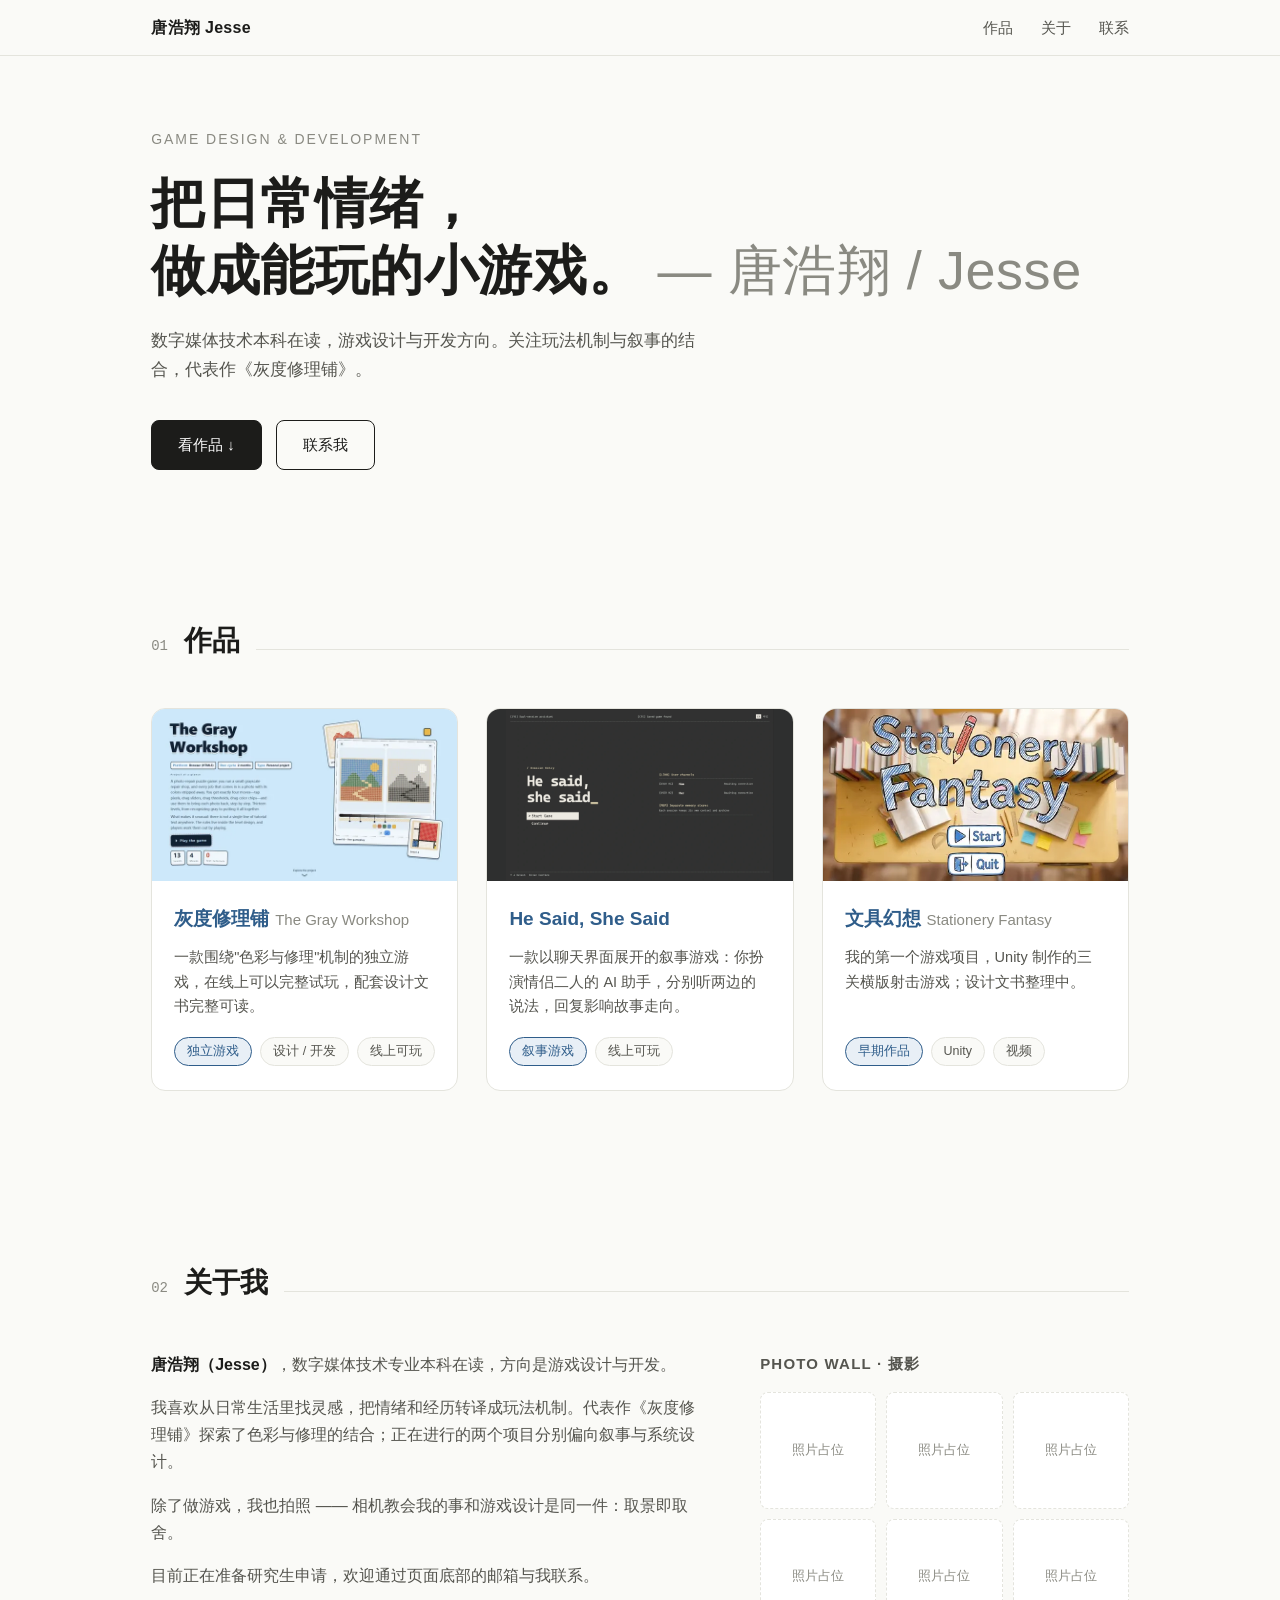
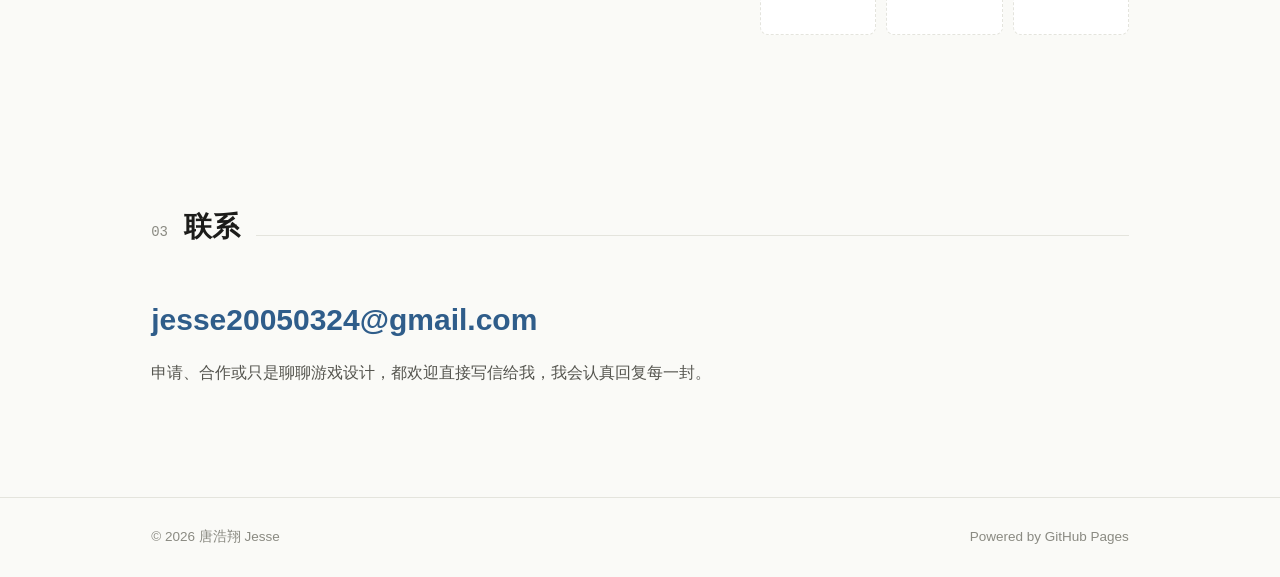
==== commit 3353a491: "Revert index.html to 58febe31 (restore original portfolio homepage)" ====
--- a/index.html
+++ b/index.html
@@ -1,386 +1,236 @@
-<!DOCTYPE html>
-<html lang="en">
-<head>
-<meta charset="UTF-8">
-<meta name="viewport" content="width=device-width, initial-scale=1.0">
-<title>Jesse Tang — Game Design &amp; Development</title>
-<meta name="description" content="Jesse Tang (唐浩翔) — game design & development portfolio. Digital Media Technology undergraduate. Known for The Gray Workshop (灰度修理铺).">
-<style>
-  :root{
-    --ink:#161615; --ink-2:#55554f; --ink-3:#8f8f88;
-    --bg:#f6f6f4; --card:#ffffff; --line:#e3e3df;
-    --accent:#c2410c; --accent-soft:#f7ece6;
-    --max:1080px;
-  }
-  *{margin:0;padding:0;box-sizing:border-box}
-  @media (prefers-reduced-motion: no-preference){
-    html{scroll-behavior:smooth}
-    .card{transition:transform .18s ease, box-shadow .18s ease}
-  }
-  @media (prefers-reduced-motion: reduce){ *{transition:none!important} html{scroll-behavior:auto} }
-  body{
-    font-family:-apple-system,BlinkMacSystemFont,"Segoe UI","PingFang SC","Microsoft YaHei",sans-serif;
-    background:var(--bg); color:var(--ink);
-    line-height:1.7; font-size:16px;
-    -webkit-font-smoothing:antialiased;
-  }
-  a{color:var(--ink); text-decoration:none}
-  :focus-visible{outline:2px solid var(--accent); outline-offset:3px; border-radius:2px}
-  .wrap{max-width:var(--max); margin:0 auto; padding:0 24px}
-
-  /* ---------- 导航 ---------- */
-  .nav{
-    position:sticky; top:0; z-index:50;
-    background:rgba(246,246,244,.92); backdrop-filter:blur(8px);
-    border-bottom:1px solid var(--line);
-  }
-  .nav-inner{max-width:var(--max); margin:0 auto; padding:14px 24px; display:flex; align-items:center; gap:28px}
-  .nav-logo{font-weight:600; letter-spacing:.02em; margin-right:auto}
-  .nav-links{display:flex; gap:26px; list-style:none}
-  .nav-links a{color:var(--ink-2); font-size:15px}
-  .nav-links a:hover{color:var(--ink)}
-  .lang-btn{
-    font:inherit; font-size:13px; cursor:pointer;
-    background:var(--card); border:1px solid var(--line); border-radius:99px;
-    padding:5px 14px; color:var(--ink-2);
-  }
-  .lang-btn:hover{border-color:var(--ink-2); color:var(--ink)}
-
-  /* ---------- Hero ---------- */
-  .hero{padding:88px 0 84px}
-  .hero-grid{display:grid; grid-template-columns:1.05fr .95fr; gap:56px; align-items:center}
-  .kicker{font-size:13px; color:var(--ink-3); letter-spacing:.16em; margin-bottom:18px; font-weight:500}
-  h1{font-size:clamp(32px,4.6vw,50px); line-height:1.28; font-weight:600; letter-spacing:.01em}
-  .lead{margin-top:20px; max-width:520px; font-size:17px; color:var(--ink-2)}
-  .cta{margin-top:34px; display:flex; gap:14px; flex-wrap:wrap}
-  .btn{display:inline-block; padding:11px 26px; border-radius:8px; font-size:15px; border:1px solid var(--ink); color:var(--ink)}
-  .btn:hover{background:var(--ink); color:#fff}
-  .btn.primary{background:var(--ink); color:#fff}
-  .btn.primary:hover{background:#000}
-  .hero-visual{position:relative}
-  .hero-visual img{
-    width:100%; aspect-ratio:16/10; object-fit:cover; display:block;
-    border-radius:12px; border:1px solid var(--line);
-    filter:grayscale(1); transition:filter .5s ease;
-  }
-  .hero-visual:hover img{filter:grayscale(0)}
-  .hero-caption{margin-top:10px; font-size:12.5px; color:var(--ink-3); display:flex; justify-content:space-between; gap:12px}
-  .hero-caption .dot{color:var(--accent)}
-
-  /* ---------- 区块通用 ---------- */
-  section{padding:80px 0}
-  .sec-head{display:flex; align-items:baseline; gap:16px; margin-bottom:44px}
-  .sec-head .no{font-family:ui-monospace,Consolas,monospace; font-size:14px; color:var(--ink-3)}
-  .sec-head h2{font-size:28px; font-weight:600}
-  .sec-head .line{flex:1; height:1px; background:var(--line)}
-
-  /* ---------- Featured ---------- */
-  .featured{
-    display:grid; grid-template-columns:1.15fr .85fr;
-    background:var(--card); border:1px solid var(--line); border-radius:16px;
-    overflow:hidden; margin-bottom:28px;
-  }
-  .featured:hover{box-shadow:0 14px 36px rgba(22,22,21,.09)}
-  .featured-img{position:relative; min-height:320px}
-  .featured-img img{position:absolute; inset:0; width:100%; height:100%; object-fit:cover; filter:grayscale(1); transition:filter .5s ease}
-  .featured:hover .featured-img img{filter:grayscale(0)}
-  .featured-body{padding:38px 36px; display:flex; flex-direction:column; gap:16px}
-  .featured-body .flag{font-size:12px; letter-spacing:.14em; color:var(--accent); font-weight:500}
-  .featured-body h3{font-size:26px; font-weight:600; line-height:1.3}
-  .featured-body h3 span{font-weight:400; color:var(--ink-3); font-size:17px; margin-left:8px}
-  .featured-body p{font-size:15px; color:var(--ink-2)}
-  .stats{display:flex; border:1px solid var(--line); border-radius:10px; overflow:hidden; margin-top:4px}
-  .stat{flex:1; text-align:center; padding:12px 6px; border-right:1px solid var(--line)}
-  .stat:last-child{border-right:none}
-  .stat b{display:block; font-size:16px; font-weight:600}
-  .stat span{font-size:12px; color:var(--ink-3)}
-  .featured-go{margin-top:auto; padding-top:8px; font-size:14.5px; color:var(--accent); font-weight:500}
-
-  /* ---------- 次要项目卡 ---------- */
-  .cards{display:grid; grid-template-columns:1fr 1fr; gap:24px}
-  .card{
-    background:var(--card); border:1px solid var(--line); border-radius:14px;
-    overflow:hidden; display:flex; flex-direction:column;
-  }
-  .card.placeholder{border-style:dashed; background:transparent}
-  .card-img{aspect-ratio:16/7; display:flex; align-items:center; justify-content:center; color:var(--ink-3); font-size:13.5px; background:var(--accent-soft)}
-  .card.placeholder .card-img{background:transparent; border-bottom:1px dashed var(--line)}
-  .card-body{padding:20px 22px 22px; display:flex; flex-direction:column; gap:8px}
-  .card-body h3{font-size:17.5px; font-weight:600}
-  .card-body p{font-size:14px; color:var(--ink-2)}
-  .badge-soon{font-size:12.5px; color:var(--ink-3); border:1px dashed var(--ink-3); border-radius:99px; padding:2px 12px; width:fit-content; margin-top:6px}
-
-  /* ---------- 关于 ---------- */
-  .about-grid{display:grid; grid-template-columns:1fr 1fr; gap:56px; align-items:start}
-  .bio{font-size:17px; max-width:440px}
-  .bio .name{font-weight:600}
-  .sub-label{font-size:13px; letter-spacing:.14em; color:var(--ink-3); font-weight:500; margin-bottom:16px}
-  .skills{display:flex; gap:10px; flex-wrap:wrap}
-  .skill{font-size:14px; background:var(--card); border:1px solid var(--line); border-radius:8px; padding:7px 18px; font-family:ui-monospace,Consolas,monospace}
-  .timeline{list-style:none; border-left:2px solid var(--line); margin-left:6px}
-  .timeline li{position:relative; padding:0 0 22px 22px}
-  .timeline li:last-child{padding-bottom:0}
-  .timeline li::before{
-    content:""; position:absolute; left:-6px; top:9px;
-    width:10px; height:10px; border-radius:50%;
-    background:var(--bg); border:2px solid var(--ink-2);
-  }
-  .timeline li.now::before{background:var(--accent); border-color:var(--accent)}
-  .timeline .when{font-family:ui-monospace,Consolas,monospace; font-size:13px; color:var(--ink-3)}
-  .timeline .what{font-size:15.5px}
-  .timeline .what em{font-style:normal; color:var(--ink-2); font-size:13.5px}
-
-  /* ---------- 联系 ---------- */
-  .contact-inner{max-width:640px}
-  .big-mail{font-size:clamp(20px,3.4vw,30px); font-weight:600; word-break:break-all}
-  .big-mail:hover{color:var(--accent)}
-  .contact-inner p{margin-top:14px; color:var(--ink-2)}
-  .contact-links{margin-top:26px; display:flex; gap:22px; flex-wrap:wrap; font-size:15px}
-  .contact-links a:hover{color:var(--accent)}
-
-  footer{border-top:1px solid var(--line); padding:28px 0; color:var(--ink-3); font-size:13.5px}
-  footer .wrap{display:flex; justify-content:space-between; flex-wrap:wrap; gap:8px}
-
-  @media (max-width:820px){
-    .hero{padding:56px 0}
-    .hero-grid{grid-template-columns:1fr; gap:36px}
-    section{padding:56px 0}
-    .featured{grid-template-columns:1fr}
-    .featured-img{min-height:220px}
-    .cards{grid-template-columns:1fr}
-    .about-grid{grid-template-columns:1fr; gap:40px}
-    .nav-inner{gap:16px; flex-wrap:wrap}
-  }
-</style>
-</head>
-<body>
-
-<nav class="nav" aria-label="Main">
-  <div class="nav-inner">
-    <a class="nav-logo" href="#top" data-i18n="logo">Jesse Tang</a>
-    <ul class="nav-links">
-      <li><a href="#work" data-i18n="navWork">Work</a></li>
-      <li><a href="#about" data-i18n="navAbout">About</a></li>
-      <li><a href="#contact" data-i18n="navContact">Contact</a></li>
-    </ul>
-    <button class="lang-btn" id="langBtn" type="button" aria-label="Switch language">中文</button>
-  </div>
-</nav>
-
-<header class="hero" id="top">
-  <div class="wrap hero-grid">
-    <div>
-      <p class="kicker" data-i18n="kicker">JESSE TANG · GAME DESIGN &amp; DEVELOPMENT</p>
-      <h1 data-i18n="h1">I make small games out of everyday emotions.</h1>
-      <p class="lead" data-i18n="lead">Digital Media Technology undergraduate. I design and build games that stitch mechanics and narrative together — known for The Gray Workshop.</p>
-      <div class="cta">
-        <a class="btn primary" href="#work" data-i18n="ctaWork">See my work ↓</a>
-        <a class="btn" href="#contact" data-i18n="ctaContact">Get in touch</a>
-      </div>
-    </div>
-    <figure class="hero-visual">
-      <img src="grayrepair/素材/game-level8.png" alt="The Gray Workshop — level 8 screenshot">
-      <figcaption class="hero-caption">
-        <span data-i18n="heroCap">The Gray Workshop · Level 8</span>
-        <span class="dot" data-i18n="heroHint">● hover to restore color</span>
-      </figcaption>
-    </figure>
-  </div>
-</header>
-
-<main>
-  <section id="work">
-    <div class="wrap">
-      <div class="sec-head"><span class="no">01</span><h2 data-i18n="workTitle">Work</h2><span class="line"></span></div>
-
-      <a class="featured" href="grayrepair/" aria-label="The Gray Workshop">
-        <div class="featured-img"><img src="grayrepair/素材/game-level8.png" alt="The Gray Workshop — level 8 screenshot" loading="lazy"></div>
-        <div class="featured-body">
-          <span class="flag" data-i18n="fFlag">FEATURED PROJECT</span>
-          <h3><span data-i18n="fTitle">The Gray Workshop</span><span>灰度修理铺</span></h3>
-          <p data-i18n="fDesc">An indie game about color and repair — fully playable online, accompanied by a complete design document.</p>
-          <div class="stats">
-            <div class="stat"><b>13</b><span data-i18n="s1">Levels</span></div>
-            <div class="stat"><b data-i18n="s2b">Online</b><span data-i18n="s2">Playable</span></div>
-            <div class="stat"><b data-i18n="s3b">Full</b><span data-i18n="s3">Design doc</span></div>
-          </div>
-          <span class="featured-go" data-i18n="fGo">Read the case study →</span>
-        </div>
-      </a>
-
-      <div class="cards">
-        <div class="card placeholder">
-          <div class="card-img" data-i18n="ph1img">Image placeholder</div>
-          <div class="card-body">
-            <h3 data-i18n="p1t">New Project · In progress</h3>
-            <p data-i18n="p1d">Currently in development — documentation on the way.</p>
-            <span class="badge-soon" data-i18n="soon">Placeholder · TBD</span>
-          </div>
-        </div>
-        <div class="card placeholder">
-          <div class="card-img" data-i18n="ph2img">Image placeholder</div>
-          <div class="card-body">
-            <h3 data-i18n="p2t">Early Project</h3>
-            <p data-i18n="p2d">My first game — its long-form design document is being adapted for the web.</p>
-            <span class="badge-soon" data-i18n="soon2">Placeholder · TBD</span>
-          </div>
-        </div>
-      </div>
-    </div>
-  </section>
-
-  <section id="about">
-    <div class="wrap">
-      <div class="sec-head"><span class="no">02</span><h2 data-i18n="aboutTitle">About</h2><span class="line"></span></div>
-      <div class="about-grid">
-        <div>
-          <p class="bio"><span class="name" data-i18n="bioName">Jesse Tang（唐浩翔）</span><span data-i18n="bio">, undergraduate in Digital Media Technology.</span></p>
-          <p class="sub-label" style="margin-top:34px" data-i18n="skillsLabel">SKILLS &amp; TOOLS</p>
-          <div class="skills">
-            <span class="skill">Unity</span>
-            <span class="skill">C#</span>
-            <span class="skill">Blender</span>
-          </div>
-        </div>
-        <div>
-          <p class="sub-label" data-i18n="tlLabel">PROJECT TIMELINE</p>
-          <ul class="timeline">
-            <li class="now">
-              <span class="when" data-i18n="t1w">Now</span>
-              <div class="what" data-i18n="t1">New project — in development</div>
-            </li>
-            <li>
-              <span class="when">2026</span>
-              <div class="what"><span data-i18n="t2">The Gray Workshop — released, playable online</span> <em data-i18n="t2e">/ grayrepair</em></div>
-            </li>
-            <li>
-              <span class="when" data-i18n="t3w">Earlier</span>
-              <div class="what" data-i18n="t3">My first game project — where it started</div>
-            </li>
-          </ul>
-        </div>
-      </div>
-    </div>
-  </section>
-
-  <section id="contact">
-    <div class="wrap">
-      <div class="sec-head"><span class="no">03</span><h2 data-i18n="contactTitle">Contact</h2><span class="line"></span></div>
-      <div class="contact-inner">
-        <a class="big-mail" href="mailto:jesse20050324@gmail.com">jesse20050324@gmail.com</a>
-        <p data-i18n="contactNote">Applications, collaboration, or just talking game design — I read and reply to every email.</p>
-        <div class="contact-links">
-          <a href="https://github.com/jesse20050324" target="_blank" rel="noopener" data-i18n="ghLink">GitHub →</a>
-        </div>
-      </div>
-    </div>
-  </section>
-</main>
-
-<footer>
-  <div class="wrap">
-    <span data-i18n="footLeft">© 2026 Jesse Tang 唐浩翔</span>
-    <span>Powered by GitHub Pages</span>
-  </div>
-</footer>
-
-<script>
-var I18N = {
-  en: {
-    _title: "Jesse Tang — Game Design & Development",
-    _lang: "en",
-    logo: "Jesse Tang",
-    navWork: "Work", navAbout: "About", navContact: "Contact",
-    kicker: "JESSE TANG · GAME DESIGN & DEVELOPMENT",
-    h1: "I make small games out of everyday emotions.",
-    lead: "Digital Media Technology undergraduate. I design and build games that stitch mechanics and narrative together — known for The Gray Workshop.",
-    ctaWork: "See my work ↓", ctaContact: "Get in touch",
-    heroCap: "The Gray Workshop · Level 8",
-    heroHint: "● hover to restore color",
-    workTitle: "Work",
-    fFlag: "FEATURED PROJECT",
-    fTitle: "The Gray Workshop",
-    fDesc: "An indie game about color and repair — fully playable online, accompanied by a complete design document.",
-    s1: "Levels", s2b: "Online", s2: "Playable", s3b: "Full", s3: "Design doc",
-    fGo: "Read the case study →",
-    ph1img: "Image placeholder", p1t: "New Project · In progress",
-    p1d: "Currently in development — documentation on the way.",
-    ph2img: "Image placeholder", p2t: "Early Project",
-    p2d: "My first game — its long-form design document is being adapted for the web.",
-    soon: "Placeholder · TBD", soon2: "Placeholder · TBD",
-    aboutTitle: "About",
-    bioName: "Jesse Tang（唐浩翔）",
-    bio: ", undergraduate in Digital Media Technology.",
-    skillsLabel: "SKILLS & TOOLS",
-    tlLabel: "PROJECT TIMELINE",
-    t1w: "Now", t1: "New project — in development",
-    t2: "The Gray Workshop — released, playable online", t2e: "/ grayrepair",
-    t3w: "Earlier", t3: "My first game project — where it started",
-    contactTitle: "Contact",
-    contactNote: "Applications, collaboration, or just talking game design — I read and reply to every email.",
-    ghLink: "GitHub →",
-    footLeft: "© 2026 Jesse Tang 唐浩翔"
-  },
-  zh: {
-    _title: "唐浩翔 Jesse — 游戏设计与开发",
-    _lang: "zh-CN",
-    logo: "唐浩翔 Jesse",
-    navWork: "作品", navAbout: "关于", navContact: "联系",
-    kicker: "唐浩翔 · 游戏设计与开发",
-    h1: "把日常情绪，做成能玩的小游戏。",
-    lead: "数字媒体技术本科在读。我做把机制和叙事缝在一起的小游戏，代表作《灰度修理铺》。",
-    ctaWork: "看作品 ↓", ctaContact: "联系我",
-    heroCap: "灰度修理铺 · 第 8 关",
-    heroHint: "● 悬停恢复色彩",
-    workTitle: "作品",
-    fFlag: "代表作",
-    fTitle: "灰度修理铺",
-    fDesc: "一款围绕色彩与修理机制的独立游戏，线上可完整试玩，配套完整设计文书。",
-    s1: "个关卡", s2b: "线上", s2: "可试玩", s3b: "完整", s3: "设计文书",
-    fGo: "阅读完整文书 →",
-    ph1img: "主图占位", p1t: "新项目 · 制作中",
-    p1d: "一个正在制作中的项目，详细文书整理中。",
-    ph2img: "主图占位", p2t: "早期项目",
-    p2d: "我的第一个游戏项目，长屏设计文档整理中。",
-    soon: "占位 · 待补充", soon2: "占位 · 待补充",
-    aboutTitle: "关于我",
-    bioName: "唐浩翔（Jesse）",
-    bio: "，数字媒体技术专业本科在读。",
-    skillsLabel: "技能与工具",
-    tlLabel: "项目时间线",
-    t1w: "现在", t1: "新项目 — 制作中",
-    t2: "灰度修理铺 — 上线，线上可玩", t2e: "/ grayrepair",
-    t3w: "更早", t3: "第一个游戏项目 — 一切的起点",
-    contactTitle: "联系",
-    contactNote: "申请、合作或只是聊聊游戏设计，都欢迎直接写信给我，我会认真回复每一封。",
-    ghLink: "GitHub →",
-    footLeft: "© 2026 唐浩翔 Jesse"
-  }
-};
-
-var langBtn = document.getElementById("langBtn");
-var current = "en";
-try { current = localStorage.getItem("site-lang") || "en"; } catch(e) {}
-
-function applyLang(l){
-  var dict = I18N[l === "zh" ? "zh" : "en"];
-  document.documentElement.lang = dict._lang;
-  document.title = dict._title;
-  var nodes = document.querySelectorAll("[data-i18n]");
-  for (var i = 0; i < nodes.length; i++){
-    var k = nodes[i].getAttribute("data-i18n");
-    if (dict[k] !== undefined) nodes[i].textContent = dict[k];
-  }
-  langBtn.textContent = (l === "zh") ? "EN" : "中文";
-  current = l;
-  try { localStorage.setItem("site-lang", l); } catch(e) {}
-}
-
-langBtn.addEventListener("click", function(){
-  applyLang(current === "zh" ? "en" : "zh");
-});
-applyLang(current);
-</script>
-
-</body>
-</html>
+<!DOCTYPE html>
+<html lang="zh-CN">
+<head>
+<meta charset="UTF-8">
+<meta name="viewport" content="width=device-width, initial-scale=1.0">
+<title>唐浩翔 Jesse — 游戏设计与开发</title>
+<meta name="description" content="唐浩翔（Jesse）的个人作品集：游戏设计与开发方向，数字媒体技术本科在读。">
+<link rel="stylesheet" href="/portfolio-layout.css">
+<style>
+  :root{
+    --ink:#1c1c1a; --ink-2:#55554f; --ink-3:#8a8a82;
+    --paper:#fafaf7; --card:#ffffff; --line:#e4e4dd;
+    --accent:#2f5d8a; --accent-soft:#e8eff6;
+    --max:1080px;
+  }
+  *{margin:0;padding:0;box-sizing:border-box}
+  html{scroll-behavior:smooth}
+  @media (prefers-reduced-motion: reduce){ html{scroll-behavior:auto} *{transition:none!important} }
+  body{
+    font-family:-apple-system,BlinkMacSystemFont,"Segoe UI","PingFang SC","Microsoft YaHei",sans-serif;
+    background:var(--paper); color:var(--ink);
+    line-height:1.7; font-size:16px;
+    -webkit-font-smoothing:antialiased;
+  }
+  a{color:var(--accent); text-decoration:none}
+  a:hover{text-decoration:underline}
+  :focus-visible{outline:2px solid var(--accent); outline-offset:3px; border-radius:2px}
+  .wrap{max-width:var(--max); margin:0 auto; padding:0 var(--portfolio-gutter)}
+
+  /* ---------- 导航 ---------- */
+  .nav{
+    position:sticky; top:0; z-index:50;
+    background:rgba(250,250,247,.92); backdrop-filter:blur(8px);
+    border-bottom:1px solid var(--line);
+  }
+  .nav-inner{max-width:var(--max); margin:0 auto; padding:14px var(--portfolio-gutter); display:flex; align-items:center; justify-content:space-between}
+  .nav-logo{font-weight:600; color:var(--ink); letter-spacing:.02em}
+  .nav-logo:hover{text-decoration:none}
+  .nav-links{display:flex; gap:28px; list-style:none}
+  .nav-links a{color:var(--ink-2); font-size:15px}
+  .nav-links a:hover{color:var(--ink); text-decoration:none}
+
+  /* ---------- Hero ---------- */
+  .hero{padding:clamp(64px,8vh,110px) 0 clamp(56px,7vh,90px)}
+  .hero .kicker{font-size:14px; color:var(--ink-3); letter-spacing:.14em; margin-bottom:18px}
+  .hero h1{font-size:clamp(34px,5.5vw,54px); line-height:1.25; font-weight:600; letter-spacing:.01em}
+  .hero h1 .en{color:var(--ink-3); font-weight:400}
+  .hero p.lead{margin-top:22px; max-width:560px; font-size:var(--portfolio-intro-size); color:var(--ink-2)}
+  .hero .cta{margin-top:36px; display:flex; gap:14px; flex-wrap:wrap}
+  .btn{
+    display:inline-block; padding:11px 26px; border-radius:8px; font-size:15px;
+    border:1px solid var(--ink); color:var(--ink);
+  }
+  .btn:hover{text-decoration:none; background:var(--ink); color:#fff}
+  .btn.primary{background:var(--ink); color:#fff}
+  .btn.primary:hover{background:#000}
+
+  /* ---------- 区块通用 ---------- */
+  section{padding:84px 0}
+  .sec-head{display:flex; align-items:baseline; gap:16px; margin-bottom:44px}
+  .sec-head .no{font-family:ui-monospace,Consolas,monospace; font-size:14px; color:var(--ink-3)}
+  .sec-head h2{font-size:28px; font-weight:600}
+  .sec-head .line{flex:1; height:1px; background:var(--line)}
+
+  /* ---------- 作品卡片 ---------- */
+  .cards{display:grid; grid-template-columns:repeat(auto-fit,minmax(min(100%, 290px),1fr)); gap:28px}
+  .card{
+    background:var(--card); border:1px solid var(--line); border-radius:14px;
+    overflow:hidden; display:flex; flex-direction:column;
+    transition:transform .18s ease, box-shadow .18s ease;
+  }
+  a.card:hover{transform:translateY(-4px); box-shadow:0 12px 32px rgba(28,28,26,.08); text-decoration:none}
+  .card-img{aspect-ratio:16/9; background:var(--accent-soft); overflow:hidden}
+  .card-img img{width:100%; height:100%; object-fit:cover; display:block}
+  .card-img.terminal-cover{background:#2e2f2f}
+  .terminal-cover img{object-fit:contain}
+  .card-body{padding:22px 22px 24px; display:flex; flex-direction:column; gap:10px; flex:1}
+  .card-body h3{font-size:19px; font-weight:600}
+  .card-body h3 .en{font-weight:400; color:var(--ink-3); font-size:15px; margin-left:6px}
+  .card-body p{font-size:14.5px; color:var(--ink-2)}
+  .tags{margin-top:auto; display:flex; gap:8px; flex-wrap:wrap; padding-top:8px}
+  .tag{
+    font-size:12.5px; color:var(--ink-2); background:var(--paper);
+    border:1px solid var(--line); border-radius:99px; padding:3px 12px;
+  }
+  .tag.accent{color:var(--accent); border-color:var(--accent); background:var(--accent-soft)}
+  .card.placeholder{border-style:dashed; background:transparent}
+  .card.placeholder .card-img{display:flex; align-items:center; justify-content:center; color:var(--ink-3); font-size:14px; background:transparent}
+  .badge-soon{font-size:12.5px; color:var(--ink-3); border:1px dashed var(--ink-3); border-radius:99px; padding:2px 12px; width:fit-content}
+
+  /* ---------- 关于 ---------- */
+  .about-grid{display:grid; grid-template-columns:1.2fr .8fr; gap:56px; align-items:start}
+  .about-text p{margin-bottom:16px; color:var(--ink-2); font-size:16px}
+  .about-text p strong{color:var(--ink)}
+  .photo-wall h3{font-size:15px; font-weight:600; color:var(--ink-2); margin-bottom:16px; letter-spacing:.08em}
+  .photos{display:grid; grid-template-columns:repeat(3,1fr); gap:10px}
+  .ph{aspect-ratio:1; border:1px dashed var(--line); border-radius:8px; display:flex; align-items:center; justify-content:center; color:var(--ink-3); font-size:12.5px; background:var(--card)}
+
+  /* ---------- 联系 ---------- */
+  .contact-inner{max-width:640px}
+  .contact-inner .big-mail{font-size:clamp(20px,3.4vw,30px); font-weight:600; word-break:break-all}
+  .contact-inner p{margin-top:14px; color:var(--ink-2)}
+  .contact-links{margin-top:26px; display:flex; gap:22px; flex-wrap:wrap}
+  .contact-links a{font-size:15px}
+
+  footer{border-top:1px solid var(--line); padding:28px 0; color:var(--ink-3); font-size:13.5px}
+  footer .wrap{display:flex; justify-content:space-between; flex-wrap:wrap; gap:8px}
+
+  @media (max-width:760px){
+    .hero{padding:72px 0 60px}
+    section{padding:60px 0}
+    .about-grid{grid-template-columns:1fr}
+    .nav-links{gap:18px}
+  }
+</style>
+</head>
+<body>
+
+<nav class="nav" aria-label="主导航">
+  <div class="nav-inner">
+    <a class="nav-logo" href="#top">唐浩翔 Jesse</a>
+    <ul class="nav-links">
+      <li><a href="#work">作品</a></li>
+      <li><a href="#about">关于</a></li>
+      <li><a href="#contact">联系</a></li>
+    </ul>
+  </div>
+</nav>
+
+<header class="hero" id="top">
+  <div class="wrap">
+    <p class="kicker">GAME DESIGN &amp; DEVELOPMENT</p>
+    <h1>把日常情绪，<br>做成能玩的小游戏。<span class="en"> — 唐浩翔 / Jesse</span></h1>
+    <p class="lead">数字媒体技术本科在读，游戏设计与开发方向。关注玩法机制与叙事的结合，代表作《灰度修理铺》。</p>
+    <div class="cta">
+      <a class="btn primary" href="#work">看作品 ↓</a>
+      <a class="btn" href="#contact">联系我</a>
+    </div>
+  </div>
+</header>
+
+<main>
+  <section id="work">
+    <div class="wrap">
+      <div class="sec-head"><span class="no">01</span><h2>作品</h2><span class="line"></span></div>
+      <div class="cards">
+
+        <a class="card" href="grayrepair/" aria-label="查看灰度修理铺作品详情">
+          <div class="card-img"><img src="grayrepair/portfolio-cover.webp" alt="灰度修理铺介绍页首屏" width="640" height="360" loading="lazy"></div>
+          <div class="card-body">
+            <h3>灰度修理铺<span class="en">The Gray Workshop</span></h3>
+            <p>一款围绕"色彩与修理"机制的独立游戏，在线上可以完整试玩，配套设计文书完整可读。</p>
+            <div class="tags">
+              <span class="tag accent">独立游戏</span>
+              <span class="tag">设计 / 开发</span>
+              <span class="tag">线上可玩</span>
+            </div>
+          </div>
+        </a>
+
+        <a class="card" href="he-said-she-said/" aria-label="查看 He Said, She Said 作品详情">
+          <div class="card-img terminal-cover"><img src="he-said-she-said/portfolio-cover.webp" alt="He Said, She Said 终端开始界面" width="1484" height="949" loading="lazy"></div>
+          <div class="card-body">
+            <h3>He Said, She Said</h3>
+            <p>一款以聊天界面展开的叙事游戏：你扮演情侣二人的 AI 助手，分别听两边的说法，回复影响故事走向。</p>
+            <div class="tags">
+              <span class="tag accent">叙事游戏</span>
+              <span class="tag">线上可玩</span>
+            </div>
+          </div>
+        </a>
+
+        <a class="card" href="stationery-fantasy/" aria-label="查看文具幻想作品详情">
+          <div class="card-img"><img src="stationery-fantasy/portfolio-cover.webp" alt="文具幻想游戏主界面" width="480" height="270" loading="lazy"></div>
+          <div class="card-body">
+            <h3>文具幻想<span class="en">Stationery Fantasy</span></h3>
+            <p>我的第一个游戏项目，Unity 制作的三关横版射击游戏；设计文书整理中。</p>
+            <div class="tags">
+              <span class="tag accent">早期作品</span>
+              <span class="tag">Unity</span>
+              <span class="tag">视频</span>
+            </div>
+          </div>
+        </a>
+
+      </div>
+    </div>
+  </section>
+
+  <section id="about">
+    <div class="wrap">
+      <div class="sec-head"><span class="no">02</span><h2>关于我</h2><span class="line"></span></div>
+      <div class="about-grid">
+        <div class="about-text">
+          <p><strong>唐浩翔（Jesse）</strong>，数字媒体技术专业本科在读，方向是游戏设计与开发。</p>
+          <p>我喜欢从日常生活里找灵感，把情绪和经历转译成玩法机制。代表作《灰度修理铺》探索了色彩与修理的结合；正在进行的两个项目分别偏向叙事与系统设计。</p>
+          <p>除了做游戏，我也拍照 —— 相机教会我的事和游戏设计是同一件：取景即取舍。</p>
+          <p>目前正在准备研究生申请，欢迎通过页面底部的邮箱与我联系。</p>
+        </div>
+        <aside class="photo-wall" aria-label="摄影小画廊">
+          <h3>PHOTO WALL · 摄影</h3>
+          <div class="photos">
+            <div class="ph">照片占位</div>
+            <div class="ph">照片占位</div>
+            <div class="ph">照片占位</div>
+            <div class="ph">照片占位</div>
+            <div class="ph">照片占位</div>
+            <div class="ph">照片占位</div>
+          </div>
+        </aside>
+      </div>
+    </div>
+  </section>
+
+  <section id="contact">
+    <div class="wrap">
+      <div class="sec-head"><span class="no">03</span><h2>联系</h2><span class="line"></span></div>
+      <div class="contact-inner">
+        <a class="big-mail" href="mailto:jesse20050324@gmail.com">jesse20050324@gmail.com</a>
+        <p>申请、合作或只是聊聊游戏设计，都欢迎直接写信给我，我会认真回复每一封。</p>
+        <div class="contact-links">
+        </div>
+      </div>
+    </div>
+  </section>
+</main>
+
+<footer>
+  <div class="wrap">
+    <span>© 2026 唐浩翔 Jesse</span>
+    <span>Powered by GitHub Pages</span>
+  </div>
+</footer>
+
+</body>
+</html>
--- a/portfolio-layout.css
+++ b/portfolio-layout.css
@@ -0,0 +1,38 @@
+:root {
+  --portfolio-gutter: clamp(16px, 4vw, 64px);
+  --portfolio-project-width: 1440px;
+  --portfolio-intro-size: clamp(1rem, 0.85rem + 0.25vw, 1.125rem);
+  --portfolio-meta-size: 0.875rem;
+}
+
+.portfolio-scroll-cue {
+  position: absolute;
+  inset-inline: 0;
+  bottom: 14px;
+  display: grid;
+  place-items: center;
+  gap: 3px;
+  width: max-content;
+  margin-inline: auto;
+  padding: 5px 12px;
+  color: inherit;
+  font-size: .8125rem;
+  text-align: center;
+  text-decoration: none;
+}
+
+.portfolio-scroll-cue:hover { text-decoration: underline; }
+.portfolio-scroll-cue svg {
+  width: 34px;
+  height: 21px;
+  animation: portfolio-scroll-nudge 2.8s ease-in-out infinite;
+}
+
+@keyframes portfolio-scroll-nudge {
+  0%, 25%, 65%, 100% { transform: translateY(0); }
+  45% { transform: translateY(5px); }
+}
+
+@media (prefers-reduced-motion: reduce) {
+  .portfolio-scroll-cue svg { animation: none; }
+}
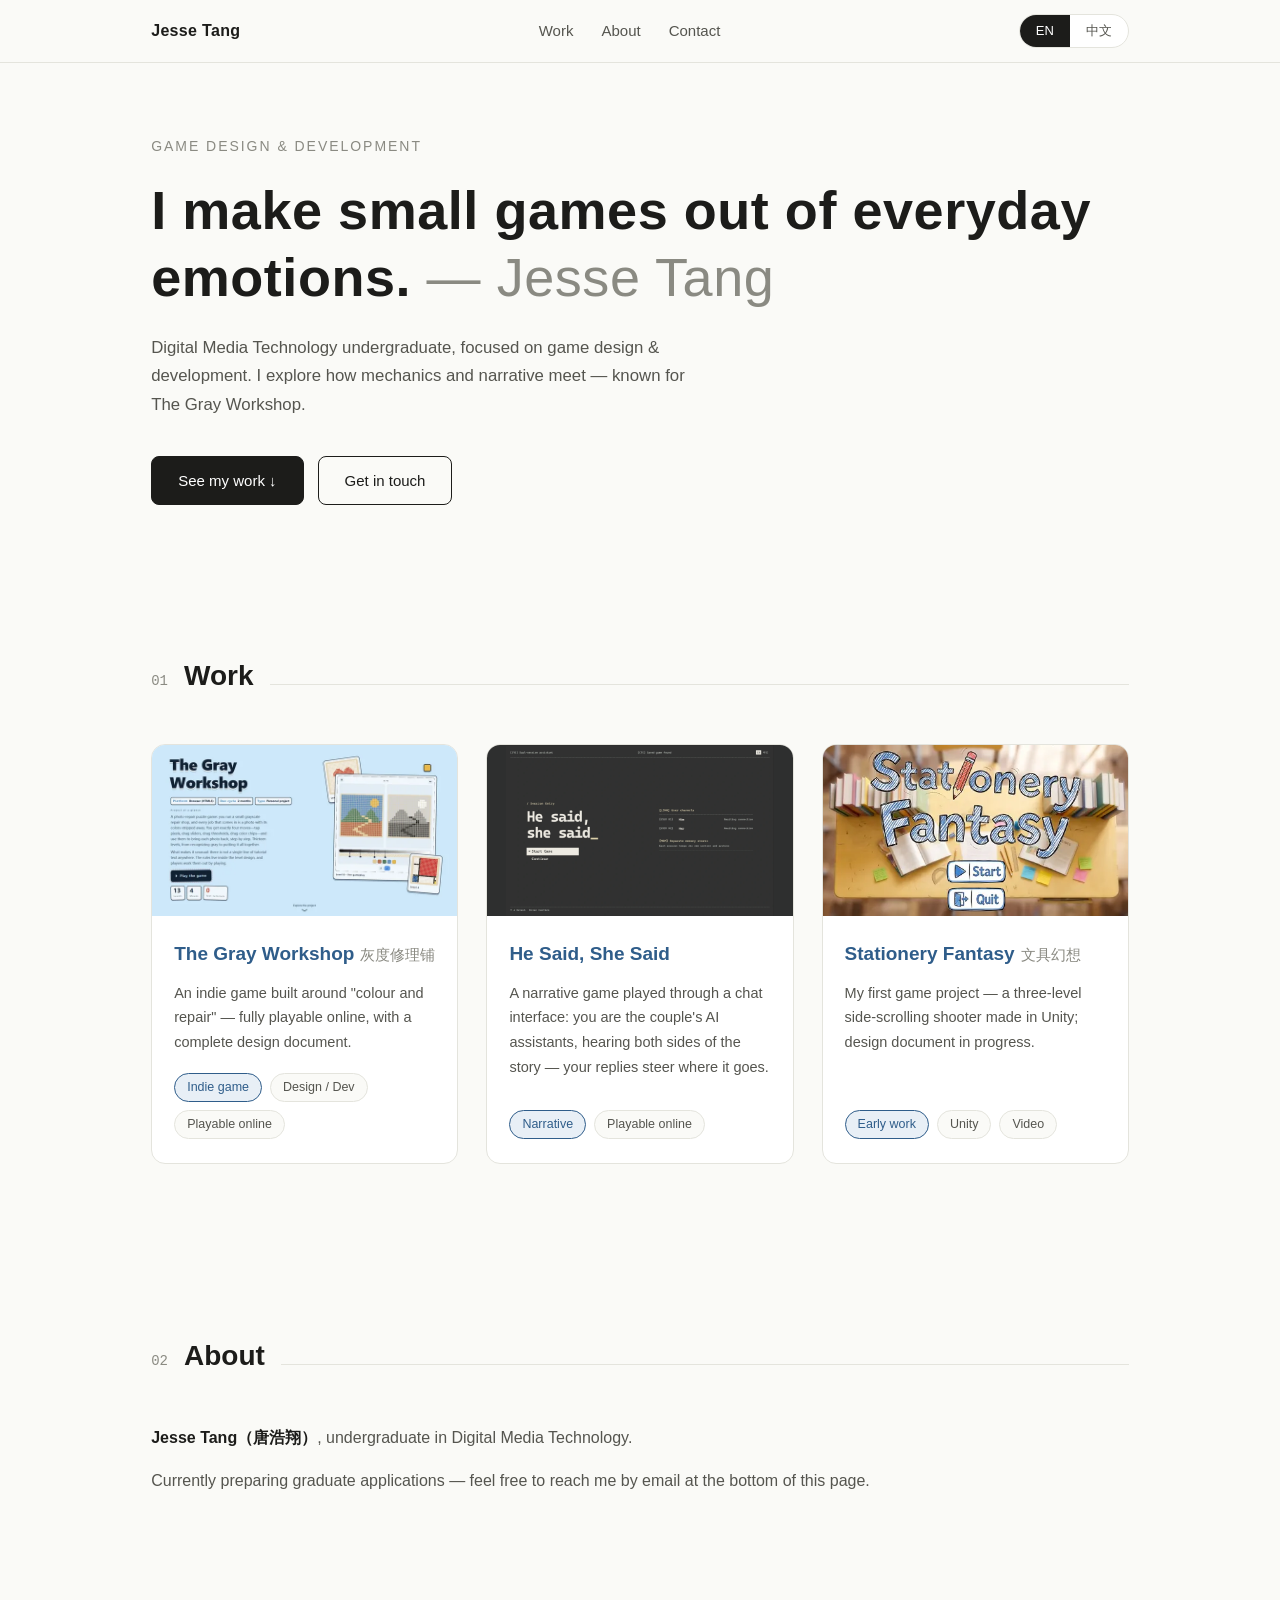
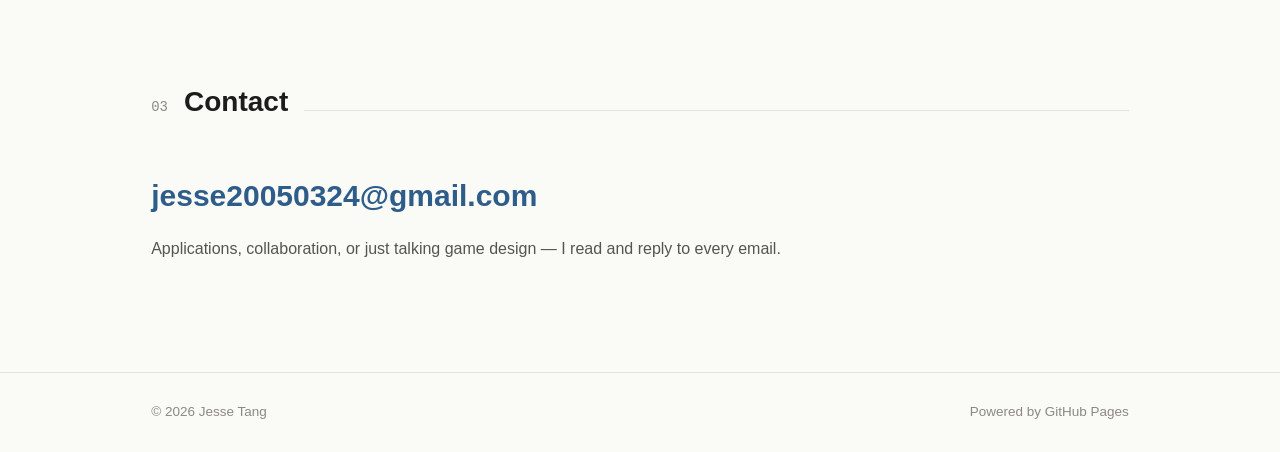
==== commit f83c37cf: "Bio: trim intro (remove direction/inspiration/photo paragraphs and photo wall); add EN/ZH segmented " ====
--- a/index.html
+++ b/index.html
@@ -1,236 +1,307 @@
-<!DOCTYPE html>
-<html lang="zh-CN">
-<head>
-<meta charset="UTF-8">
-<meta name="viewport" content="width=device-width, initial-scale=1.0">
-<title>唐浩翔 Jesse — 游戏设计与开发</title>
-<meta name="description" content="唐浩翔（Jesse）的个人作品集：游戏设计与开发方向，数字媒体技术本科在读。">
+<!DOCTYPE html>
+<html lang="zh-CN">
+<head>
+<meta charset="UTF-8">
+<meta name="viewport" content="width=device-width, initial-scale=1.0">
+<title>唐浩翔 Jesse — 游戏设计与开发</title>
+<meta name="description" content="唐浩翔（Jesse）的个人作品集：游戏设计与开发方向，数字媒体技术本科在读。">
 <link rel="stylesheet" href="/portfolio-layout.css">
-<style>
-  :root{
-    --ink:#1c1c1a; --ink-2:#55554f; --ink-3:#8a8a82;
-    --paper:#fafaf7; --card:#ffffff; --line:#e4e4dd;
-    --accent:#2f5d8a; --accent-soft:#e8eff6;
-    --max:1080px;
-  }
-  *{margin:0;padding:0;box-sizing:border-box}
-  html{scroll-behavior:smooth}
-  @media (prefers-reduced-motion: reduce){ html{scroll-behavior:auto} *{transition:none!important} }
-  body{
-    font-family:-apple-system,BlinkMacSystemFont,"Segoe UI","PingFang SC","Microsoft YaHei",sans-serif;
-    background:var(--paper); color:var(--ink);
-    line-height:1.7; font-size:16px;
-    -webkit-font-smoothing:antialiased;
-  }
-  a{color:var(--accent); text-decoration:none}
-  a:hover{text-decoration:underline}
-  :focus-visible{outline:2px solid var(--accent); outline-offset:3px; border-radius:2px}
-  .wrap{max-width:var(--max); margin:0 auto; padding:0 var(--portfolio-gutter)}
-
-  /* ---------- 导航 ---------- */
-  .nav{
-    position:sticky; top:0; z-index:50;
-    background:rgba(250,250,247,.92); backdrop-filter:blur(8px);
-    border-bottom:1px solid var(--line);
-  }
-  .nav-inner{max-width:var(--max); margin:0 auto; padding:14px var(--portfolio-gutter); display:flex; align-items:center; justify-content:space-between}
-  .nav-logo{font-weight:600; color:var(--ink); letter-spacing:.02em}
-  .nav-logo:hover{text-decoration:none}
-  .nav-links{display:flex; gap:28px; list-style:none}
-  .nav-links a{color:var(--ink-2); font-size:15px}
-  .nav-links a:hover{color:var(--ink); text-decoration:none}
-
-  /* ---------- Hero ---------- */
-  .hero{padding:clamp(64px,8vh,110px) 0 clamp(56px,7vh,90px)}
-  .hero .kicker{font-size:14px; color:var(--ink-3); letter-spacing:.14em; margin-bottom:18px}
-  .hero h1{font-size:clamp(34px,5.5vw,54px); line-height:1.25; font-weight:600; letter-spacing:.01em}
-  .hero h1 .en{color:var(--ink-3); font-weight:400}
-  .hero p.lead{margin-top:22px; max-width:560px; font-size:var(--portfolio-intro-size); color:var(--ink-2)}
-  .hero .cta{margin-top:36px; display:flex; gap:14px; flex-wrap:wrap}
-  .btn{
-    display:inline-block; padding:11px 26px; border-radius:8px; font-size:15px;
-    border:1px solid var(--ink); color:var(--ink);
-  }
-  .btn:hover{text-decoration:none; background:var(--ink); color:#fff}
-  .btn.primary{background:var(--ink); color:#fff}
-  .btn.primary:hover{background:#000}
-
-  /* ---------- 区块通用 ---------- */
-  section{padding:84px 0}
-  .sec-head{display:flex; align-items:baseline; gap:16px; margin-bottom:44px}
-  .sec-head .no{font-family:ui-monospace,Consolas,monospace; font-size:14px; color:var(--ink-3)}
-  .sec-head h2{font-size:28px; font-weight:600}
-  .sec-head .line{flex:1; height:1px; background:var(--line)}
-
-  /* ---------- 作品卡片 ---------- */
-  .cards{display:grid; grid-template-columns:repeat(auto-fit,minmax(min(100%, 290px),1fr)); gap:28px}
-  .card{
-    background:var(--card); border:1px solid var(--line); border-radius:14px;
-    overflow:hidden; display:flex; flex-direction:column;
-    transition:transform .18s ease, box-shadow .18s ease;
-  }
-  a.card:hover{transform:translateY(-4px); box-shadow:0 12px 32px rgba(28,28,26,.08); text-decoration:none}
-  .card-img{aspect-ratio:16/9; background:var(--accent-soft); overflow:hidden}
+<style>
+  :root{
+    --ink:#1c1c1a; --ink-2:#55554f; --ink-3:#8a8a82;
+    --paper:#fafaf7; --card:#ffffff; --line:#e4e4dd;
+    --accent:#2f5d8a; --accent-soft:#e8eff6;
+    --max:1080px;
+  }
+  *{margin:0;padding:0;box-sizing:border-box}
+  html{scroll-behavior:smooth}
+  @media (prefers-reduced-motion: reduce){ html{scroll-behavior:auto} *{transition:none!important} }
+  body{
+    font-family:-apple-system,BlinkMacSystemFont,"Segoe UI","PingFang SC","Microsoft YaHei",sans-serif;
+    background:var(--paper); color:var(--ink);
+    line-height:1.7; font-size:16px;
+    -webkit-font-smoothing:antialiased;
+  }
+  a{color:var(--accent); text-decoration:none}
+  a:hover{text-decoration:underline}
+  :focus-visible{outline:2px solid var(--accent); outline-offset:3px; border-radius:2px}
+  .wrap{max-width:var(--max); margin:0 auto; padding:0 var(--portfolio-gutter)}
+
+  /* ---------- 导航 ---------- */
+  .nav{
+    position:sticky; top:0; z-index:50;
+    background:rgba(250,250,247,.92); backdrop-filter:blur(8px);
+    border-bottom:1px solid var(--line);
+  }
+  .nav-inner{max-width:var(--max); margin:0 auto; padding:14px var(--portfolio-gutter); display:flex; align-items:center; justify-content:space-between}
+  .nav-logo{font-weight:600; color:var(--ink); letter-spacing:.02em}
+  .nav-logo:hover{text-decoration:none}
+  .nav-links{display:flex; gap:28px; list-style:none}
+  .nav-links a{color:var(--ink-2); font-size:15px}
+  .nav-links a:hover{color:var(--ink); text-decoration:none}
+
+  /* ---------- Hero ---------- */
+  .hero{padding:clamp(64px,8vh,110px) 0 clamp(56px,7vh,90px)}
+  .hero .kicker{font-size:14px; color:var(--ink-3); letter-spacing:.14em; margin-bottom:18px}
+  .hero h1{font-size:clamp(34px,5.5vw,54px); line-height:1.25; font-weight:600; letter-spacing:.01em}
+  .hero h1 .en{color:var(--ink-3); font-weight:400}
+  .hero p.lead{margin-top:22px; max-width:560px; font-size:var(--portfolio-intro-size); color:var(--ink-2)}
+  .hero .cta{margin-top:36px; display:flex; gap:14px; flex-wrap:wrap}
+  .btn{
+    display:inline-block; padding:11px 26px; border-radius:8px; font-size:15px;
+    border:1px solid var(--ink); color:var(--ink);
+  }
+  .btn:hover{text-decoration:none; background:var(--ink); color:#fff}
+  .btn.primary{background:var(--ink); color:#fff}
+  .btn.primary:hover{background:#000}
+
+  /* ---------- 区块通用 ---------- */
+  section{padding:84px 0}
+  .sec-head{display:flex; align-items:baseline; gap:16px; margin-bottom:44px}
+  .sec-head .no{font-family:ui-monospace,Consolas,monospace; font-size:14px; color:var(--ink-3)}
+  .sec-head h2{font-size:28px; font-weight:600}
+  .sec-head .line{flex:1; height:1px; background:var(--line)}
+
+  /* ---------- 作品卡片 ---------- */
+  .cards{display:grid; grid-template-columns:repeat(auto-fit,minmax(min(100%, 290px),1fr)); gap:28px}
+  .card{
+    background:var(--card); border:1px solid var(--line); border-radius:14px;
+    overflow:hidden; display:flex; flex-direction:column;
+    transition:transform .18s ease, box-shadow .18s ease;
+  }
+  a.card:hover{transform:translateY(-4px); box-shadow:0 12px 32px rgba(28,28,26,.08); text-decoration:none}
+  .card-img{aspect-ratio:16/9; background:var(--accent-soft); overflow:hidden}
   .card-img img{width:100%; height:100%; object-fit:cover; display:block}
   .card-img.terminal-cover{background:#2e2f2f}
   .terminal-cover img{object-fit:contain}
-  .card-body{padding:22px 22px 24px; display:flex; flex-direction:column; gap:10px; flex:1}
-  .card-body h3{font-size:19px; font-weight:600}
-  .card-body h3 .en{font-weight:400; color:var(--ink-3); font-size:15px; margin-left:6px}
-  .card-body p{font-size:14.5px; color:var(--ink-2)}
-  .tags{margin-top:auto; display:flex; gap:8px; flex-wrap:wrap; padding-top:8px}
-  .tag{
-    font-size:12.5px; color:var(--ink-2); background:var(--paper);
-    border:1px solid var(--line); border-radius:99px; padding:3px 12px;
-  }
-  .tag.accent{color:var(--accent); border-color:var(--accent); background:var(--accent-soft)}
-  .card.placeholder{border-style:dashed; background:transparent}
-  .card.placeholder .card-img{display:flex; align-items:center; justify-content:center; color:var(--ink-3); font-size:14px; background:transparent}
-  .badge-soon{font-size:12.5px; color:var(--ink-3); border:1px dashed var(--ink-3); border-radius:99px; padding:2px 12px; width:fit-content}
-
-  /* ---------- 关于 ---------- */
-  .about-grid{display:grid; grid-template-columns:1.2fr .8fr; gap:56px; align-items:start}
-  .about-text p{margin-bottom:16px; color:var(--ink-2); font-size:16px}
-  .about-text p strong{color:var(--ink)}
-  .photo-wall h3{font-size:15px; font-weight:600; color:var(--ink-2); margin-bottom:16px; letter-spacing:.08em}
-  .photos{display:grid; grid-template-columns:repeat(3,1fr); gap:10px}
-  .ph{aspect-ratio:1; border:1px dashed var(--line); border-radius:8px; display:flex; align-items:center; justify-content:center; color:var(--ink-3); font-size:12.5px; background:var(--card)}
-
-  /* ---------- 联系 ---------- */
-  .contact-inner{max-width:640px}
-  .contact-inner .big-mail{font-size:clamp(20px,3.4vw,30px); font-weight:600; word-break:break-all}
-  .contact-inner p{margin-top:14px; color:var(--ink-2)}
-  .contact-links{margin-top:26px; display:flex; gap:22px; flex-wrap:wrap}
-  .contact-links a{font-size:15px}
-
-  footer{border-top:1px solid var(--line); padding:28px 0; color:var(--ink-3); font-size:13.5px}
-  footer .wrap{display:flex; justify-content:space-between; flex-wrap:wrap; gap:8px}
-
-  @media (max-width:760px){
-    .hero{padding:72px 0 60px}
-    section{padding:60px 0}
-    .about-grid{grid-template-columns:1fr}
-    .nav-links{gap:18px}
-  }
-</style>
-</head>
-<body>
-
-<nav class="nav" aria-label="主导航">
-  <div class="nav-inner">
-    <a class="nav-logo" href="#top">唐浩翔 Jesse</a>
-    <ul class="nav-links">
-      <li><a href="#work">作品</a></li>
-      <li><a href="#about">关于</a></li>
-      <li><a href="#contact">联系</a></li>
-    </ul>
-  </div>
-</nav>
-
-<header class="hero" id="top">
-  <div class="wrap">
-    <p class="kicker">GAME DESIGN &amp; DEVELOPMENT</p>
-    <h1>把日常情绪，<br>做成能玩的小游戏。<span class="en"> — 唐浩翔 / Jesse</span></h1>
-    <p class="lead">数字媒体技术本科在读，游戏设计与开发方向。关注玩法机制与叙事的结合，代表作《灰度修理铺》。</p>
-    <div class="cta">
-      <a class="btn primary" href="#work">看作品 ↓</a>
-      <a class="btn" href="#contact">联系我</a>
-    </div>
-  </div>
-</header>
-
-<main>
-  <section id="work">
-    <div class="wrap">
-      <div class="sec-head"><span class="no">01</span><h2>作品</h2><span class="line"></span></div>
-      <div class="cards">
-
-        <a class="card" href="grayrepair/" aria-label="查看灰度修理铺作品详情">
+  .card-body{padding:22px 22px 24px; display:flex; flex-direction:column; gap:10px; flex:1}
+  .card-body h3{font-size:19px; font-weight:600}
+  .card-body h3 .en{font-weight:400; color:var(--ink-3); font-size:15px; margin-left:6px}
+  .card-body p{font-size:14.5px; color:var(--ink-2)}
+  .tags{margin-top:auto; display:flex; gap:8px; flex-wrap:wrap; padding-top:8px}
+  .tag{
+    font-size:12.5px; color:var(--ink-2); background:var(--paper);
+    border:1px solid var(--line); border-radius:99px; padding:3px 12px;
+  }
+  .tag.accent{color:var(--accent); border-color:var(--accent); background:var(--accent-soft)}
+  .card.placeholder{border-style:dashed; background:transparent}
+  .card.placeholder .card-img{display:flex; align-items:center; justify-content:center; color:var(--ink-3); font-size:14px; background:transparent}
+  .badge-soon{font-size:12.5px; color:var(--ink-3); border:1px dashed var(--ink-3); border-radius:99px; padding:2px 12px; width:fit-content}
+
+  /* ---------- 关于 ---------- */
+  .about-text p{margin-bottom:16px; color:var(--ink-2); font-size:16px}
+  .about-text p strong{color:var(--ink)}
+
+  /* ---------- 语言切换 ---------- */
+  .lang-switch{display:flex; border:1px solid var(--line); border-radius:99px; overflow:hidden; background:var(--card); flex-shrink:0}
+  .lang-switch button{
+    font:inherit; font-size:13px; padding:5px 16px; border:none; cursor:pointer;
+    background:transparent; color:var(--ink-2);
+  }
+  .lang-switch button.active{background:var(--ink); color:#fff}
+
+  /* ---------- 联系 ---------- */
+  .contact-inner{max-width:640px}
+  .contact-inner .big-mail{font-size:clamp(20px,3.4vw,30px); font-weight:600; word-break:break-all}
+  .contact-inner p{margin-top:14px; color:var(--ink-2)}
+  .contact-links{margin-top:26px; display:flex; gap:22px; flex-wrap:wrap}
+  .contact-links a{font-size:15px}
+
+  footer{border-top:1px solid var(--line); padding:28px 0; color:var(--ink-3); font-size:13.5px}
+  footer .wrap{display:flex; justify-content:space-between; flex-wrap:wrap; gap:8px}
+
+  @media (max-width:760px){
+    .hero{padding:72px 0 60px}
+    section{padding:60px 0}
+    .nav-inner{flex-wrap:wrap; gap:14px}
+    .nav-links{gap:18px}
+  }
+</style>
+</head>
+<body>
+
+<nav class="nav" aria-label="主导航">
+  <div class="nav-inner">
+    <a class="nav-logo" href="#top" data-i18n="logo">唐浩翔 Jesse</a>
+    <ul class="nav-links">
+      <li><a href="#work" data-i18n="navWork">作品</a></li>
+      <li><a href="#about" data-i18n="navAbout">关于</a></li>
+      <li><a href="#contact" data-i18n="navContact">联系</a></li>
+    </ul>
+    <div class="lang-switch" role="group" aria-label="Language">
+      <button type="button" id="langEn" class="active">EN</button>
+      <button type="button" id="langZh">中文</button>
+    </div>
+  </div>
+</nav>
+
+<header class="hero" id="top">
+  <div class="wrap">
+    <p class="kicker">GAME DESIGN &amp; DEVELOPMENT</p>
+    <h1 data-i18n-html="h1">把日常情绪，<br>做成能玩的小游戏。<span class="en"> — 唐浩翔 / Jesse</span></h1>
+    <p class="lead" data-i18n="lead">数字媒体技术本科在读，游戏设计与开发方向。关注玩法机制与叙事的结合，代表作《灰度修理铺》。</p>
+    <div class="cta">
+      <a class="btn primary" href="#work" data-i18n="ctaWork">看作品 ↓</a>
+      <a class="btn" href="#contact" data-i18n="ctaContact">联系我</a>
+    </div>
+  </div>
+</header>
+
+<main>
+  <section id="work">
+    <div class="wrap">
+      <div class="sec-head"><span class="no">01</span><h2 data-i18n="workTitle">作品</h2><span class="line"></span></div>
+      <div class="cards">
+
+        <a class="card" href="grayrepair/" aria-label="查看灰度修理铺作品详情">
           <div class="card-img"><img src="grayrepair/portfolio-cover.webp" alt="灰度修理铺介绍页首屏" width="640" height="360" loading="lazy"></div>
-          <div class="card-body">
-            <h3>灰度修理铺<span class="en">The Gray Workshop</span></h3>
-            <p>一款围绕"色彩与修理"机制的独立游戏，在线上可以完整试玩，配套设计文书完整可读。</p>
-            <div class="tags">
-              <span class="tag accent">独立游戏</span>
-              <span class="tag">设计 / 开发</span>
-              <span class="tag">线上可玩</span>
-            </div>
-          </div>
-        </a>
-
-        <a class="card" href="he-said-she-said/" aria-label="查看 He Said, She Said 作品详情">
+          <div class="card-body">
+            <h3 data-i18n-html="g1t">灰度修理铺<span class="en">The Gray Workshop</span></h3>
+            <p data-i18n="g1d">一款围绕"色彩与修理"机制的独立游戏，在线上可以完整试玩，配套设计文书完整可读。</p>
+            <div class="tags">
+              <span class="tag accent" data-i18n="g1a">独立游戏</span>
+              <span class="tag" data-i18n="g1b">设计 / 开发</span>
+              <span class="tag" data-i18n="g1c">线上可玩</span>
+            </div>
+          </div>
+        </a>
+
+        <a class="card" href="he-said-she-said/" aria-label="查看 He Said, She Said 作品详情">
           <div class="card-img terminal-cover"><img src="he-said-she-said/portfolio-cover.webp" alt="He Said, She Said 终端开始界面" width="1484" height="949" loading="lazy"></div>
-          <div class="card-body">
-            <h3>He Said, She Said</h3>
-            <p>一款以聊天界面展开的叙事游戏：你扮演情侣二人的 AI 助手，分别听两边的说法，回复影响故事走向。</p>
-            <div class="tags">
-              <span class="tag accent">叙事游戏</span>
-              <span class="tag">线上可玩</span>
-            </div>
-          </div>
-        </a>
-
-        <a class="card" href="stationery-fantasy/" aria-label="查看文具幻想作品详情">
+          <div class="card-body">
+            <h3>He Said, She Said</h3>
+            <p data-i18n="g2d">一款以聊天界面展开的叙事游戏：你扮演情侣二人的 AI 助手，分别听两边的说法，回复影响故事走向。</p>
+            <div class="tags">
+              <span class="tag accent" data-i18n="g2a">叙事游戏</span>
+              <span class="tag" data-i18n="g2c">线上可玩</span>
+            </div>
+          </div>
+        </a>
+
+        <a class="card" href="stationery-fantasy/" aria-label="查看文具幻想作品详情">
           <div class="card-img"><img src="stationery-fantasy/portfolio-cover.webp" alt="文具幻想游戏主界面" width="480" height="270" loading="lazy"></div>
-          <div class="card-body">
-            <h3>文具幻想<span class="en">Stationery Fantasy</span></h3>
-            <p>我的第一个游戏项目，Unity 制作的三关横版射击游戏；设计文书整理中。</p>
-            <div class="tags">
-              <span class="tag accent">早期作品</span>
-              <span class="tag">Unity</span>
-              <span class="tag">视频</span>
-            </div>
-          </div>
-        </a>
-
-      </div>
-    </div>
-  </section>
-
-  <section id="about">
-    <div class="wrap">
-      <div class="sec-head"><span class="no">02</span><h2>关于我</h2><span class="line"></span></div>
-      <div class="about-grid">
-        <div class="about-text">
-          <p><strong>唐浩翔（Jesse）</strong>，数字媒体技术专业本科在读，方向是游戏设计与开发。</p>
-          <p>我喜欢从日常生活里找灵感，把情绪和经历转译成玩法机制。代表作《灰度修理铺》探索了色彩与修理的结合；正在进行的两个项目分别偏向叙事与系统设计。</p>
-          <p>除了做游戏，我也拍照 —— 相机教会我的事和游戏设计是同一件：取景即取舍。</p>
-          <p>目前正在准备研究生申请，欢迎通过页面底部的邮箱与我联系。</p>
-        </div>
-        <aside class="photo-wall" aria-label="摄影小画廊">
-          <h3>PHOTO WALL · 摄影</h3>
-          <div class="photos">
-            <div class="ph">照片占位</div>
-            <div class="ph">照片占位</div>
-            <div class="ph">照片占位</div>
-            <div class="ph">照片占位</div>
-            <div class="ph">照片占位</div>
-            <div class="ph">照片占位</div>
-          </div>
-        </aside>
-      </div>
-    </div>
-  </section>
-
-  <section id="contact">
-    <div class="wrap">
-      <div class="sec-head"><span class="no">03</span><h2>联系</h2><span class="line"></span></div>
-      <div class="contact-inner">
-        <a class="big-mail" href="mailto:jesse20050324@gmail.com">jesse20050324@gmail.com</a>
-        <p>申请、合作或只是聊聊游戏设计，都欢迎直接写信给我，我会认真回复每一封。</p>
-        <div class="contact-links">
-        </div>
-      </div>
-    </div>
-  </section>
-</main>
-
-<footer>
-  <div class="wrap">
-    <span>© 2026 唐浩翔 Jesse</span>
-    <span>Powered by GitHub Pages</span>
-  </div>
-</footer>
-
-</body>
-</html>
+          <div class="card-body">
+            <h3 data-i18n-html="g3t">文具幻想<span class="en">Stationery Fantasy</span></h3>
+            <p data-i18n="g3d">我的第一个游戏项目，Unity 制作的三关横版射击游戏；设计文书整理中。</p>
+            <div class="tags">
+              <span class="tag accent" data-i18n="g3a">早期作品</span>
+              <span class="tag">Unity</span>
+              <span class="tag" data-i18n="g3c">视频</span>
+            </div>
+          </div>
+        </a>
+
+      </div>
+    </div>
+  </section>
+
+  <section id="about">
+    <div class="wrap">
+      <div class="sec-head"><span class="no">02</span><h2 data-i18n="aboutTitle">关于我</h2><span class="line"></span></div>
+      <div class="about-text">
+        <p><strong data-i18n="bioName">唐浩翔（Jesse）</strong><span data-i18n="bio1">，数字媒体技术专业本科在读。</span></p>
+        <p data-i18n="bio2">目前正在准备研究生申请，欢迎通过页面底部的邮箱与我联系。</p>
+      </div>
+    </div>
+  </section>
+
+  <section id="contact">
+    <div class="wrap">
+      <div class="sec-head"><span class="no">03</span><h2 data-i18n="contactTitle">联系</h2><span class="line"></span></div>
+      <div class="contact-inner">
+        <a class="big-mail" href="mailto:jesse20050324@gmail.com">jesse20050324@gmail.com</a>
+        <p data-i18n="contactNote">申请、合作或只是聊聊游戏设计，都欢迎直接写信给我，我会认真回复每一封。</p>
+        <div class="contact-links">
+        </div>
+      </div>
+    </div>
+  </section>
+</main>
+
+<footer>
+  <div class="wrap">
+    <span data-i18n="footLeft">© 2026 唐浩翔 Jesse</span>
+    <span>Powered by GitHub Pages</span>
+  </div>
+</footer>
+
+<script>
+var I18N = {
+  en: {
+    _title: "Jesse Tang — Game Design & Development",
+    logo: "Jesse Tang",
+    navWork: "Work", navAbout: "About", navContact: "Contact",
+    h1: "I make small games out of everyday emotions.<span class=\"en\"> — Jesse Tang</span>",
+    lead: "Digital Media Technology undergraduate, focused on game design & development. I explore how mechanics and narrative meet — known for The Gray Workshop.",
+    ctaWork: "See my work ↓", ctaContact: "Get in touch",
+    workTitle: "Work",
+    g1t: "The Gray Workshop<span class=\"en\">灰度修理铺</span>",
+    g1d: "An indie game built around \"colour and repair\" — fully playable online, with a complete design document.",
+    g1a: "Indie game", g1b: "Design / Dev", g1c: "Playable online",
+    g2d: "A narrative game played through a chat interface: you are the couple's AI assistants, hearing both sides of the story — your replies steer where it goes.",
+    g2a: "Narrative", g2c: "Playable online",
+    g3t: "Stationery Fantasy<span class=\"en\">文具幻想</span>",
+    g3d: "My first game project — a three-level side-scrolling shooter made in Unity; design document in progress.",
+    g3a: "Early work", g3c: "Video",
+    aboutTitle: "About",
+    bioName: "Jesse Tang（唐浩翔）",
+    bio1: ", undergraduate in Digital Media Technology.",
+    bio2: "Currently preparing graduate applications — feel free to reach me by email at the bottom of this page.",
+    contactTitle: "Contact",
+    contactNote: "Applications, collaboration, or just talking game design — I read and reply to every email.",
+    footLeft: "© 2026 Jesse Tang"
+  },
+  zh: {
+    _title: "唐浩翔 Jesse — 游戏设计与开发",
+    logo: "唐浩翔 Jesse",
+    navWork: "作品", navAbout: "关于", navContact: "联系",
+    h1: "把日常情绪，<br>做成能玩的小游戏。<span class=\"en\"> — 唐浩翔 / Jesse</span>",
+    lead: "数字媒体技术本科在读，游戏设计与开发方向。关注玩法机制与叙事的结合，代表作《灰度修理铺》。",
+    ctaWork: "看作品 ↓", ctaContact: "联系我",
+    workTitle: "作品",
+    g1t: "灰度修理铺<span class=\"en\">The Gray Workshop</span>",
+    g1d: "一款围绕\"色彩与修理\"机制的独立游戏，在线上可以完整试玩，配套设计文书完整可读。",
+    g1a: "独立游戏", g1b: "设计 / 开发", g1c: "线上可玩",
+    g2d: "一款以聊天界面展开的叙事游戏：你扮演情侣二人的 AI 助手，分别听两边的说法，回复影响故事走向。",
+    g2a: "叙事游戏", g2c: "线上可玩",
+    g3t: "文具幻想<span class=\"en\">Stationery Fantasy</span>",
+    g3d: "我的第一个游戏项目，Unity 制作的三关横版射击游戏；设计文书整理中。",
+    g3a: "早期作品", g3c: "视频",
+    aboutTitle: "关于我",
+    bioName: "唐浩翔（Jesse）",
+    bio1: "，数字媒体技术专业本科在读。",
+    bio2: "目前正在准备研究生申请，欢迎通过页面底部的邮箱与我联系。",
+    contactTitle: "联系",
+    contactNote: "申请、合作或只是聊聊游戏设计，都欢迎直接写信给我，我会认真回复每一封。",
+    footLeft: "© 2026 唐浩翔 Jesse"
+  }
+};
+
+function applyLang(l){
+  var d = I18N[l === "zh" ? "zh" : "en"];
+  document.documentElement.lang = (l === "zh") ? "zh-CN" : "en";
+  document.title = d._title;
+  var t1 = document.querySelectorAll("[data-i18n]");
+  for (var i = 0; i < t1.length; i++){
+    var k = t1[i].getAttribute("data-i18n");
+    if (d[k] !== undefined) t1[i].textContent = d[k];
+  }
+  var t2 = document.querySelectorAll("[data-i18n-html]");
+  for (var j = 0; j < t2.length; j++){
+    var k2 = t2[j].getAttribute("data-i18n-html");
+    if (d[k2] !== undefined) t2[j].innerHTML = d[k2];
+  }
+  document.getElementById("langEn").classList.toggle("active", l !== "zh");
+  document.getElementById("langZh").classList.toggle("active", l === "zh");
+  try { localStorage.setItem("site-lang", l); } catch(e) {}
+}
+
+var saved = "en";
+try { saved = localStorage.getItem("site-lang") || "en"; } catch(e) {}
+applyLang(saved);
+document.getElementById("langEn").addEventListener("click", function(){ applyLang("en"); });
+document.getElementById("langZh").addEventListener("click", function(){ applyLang("zh"); });
+</script>
+
+</body>
+</html>
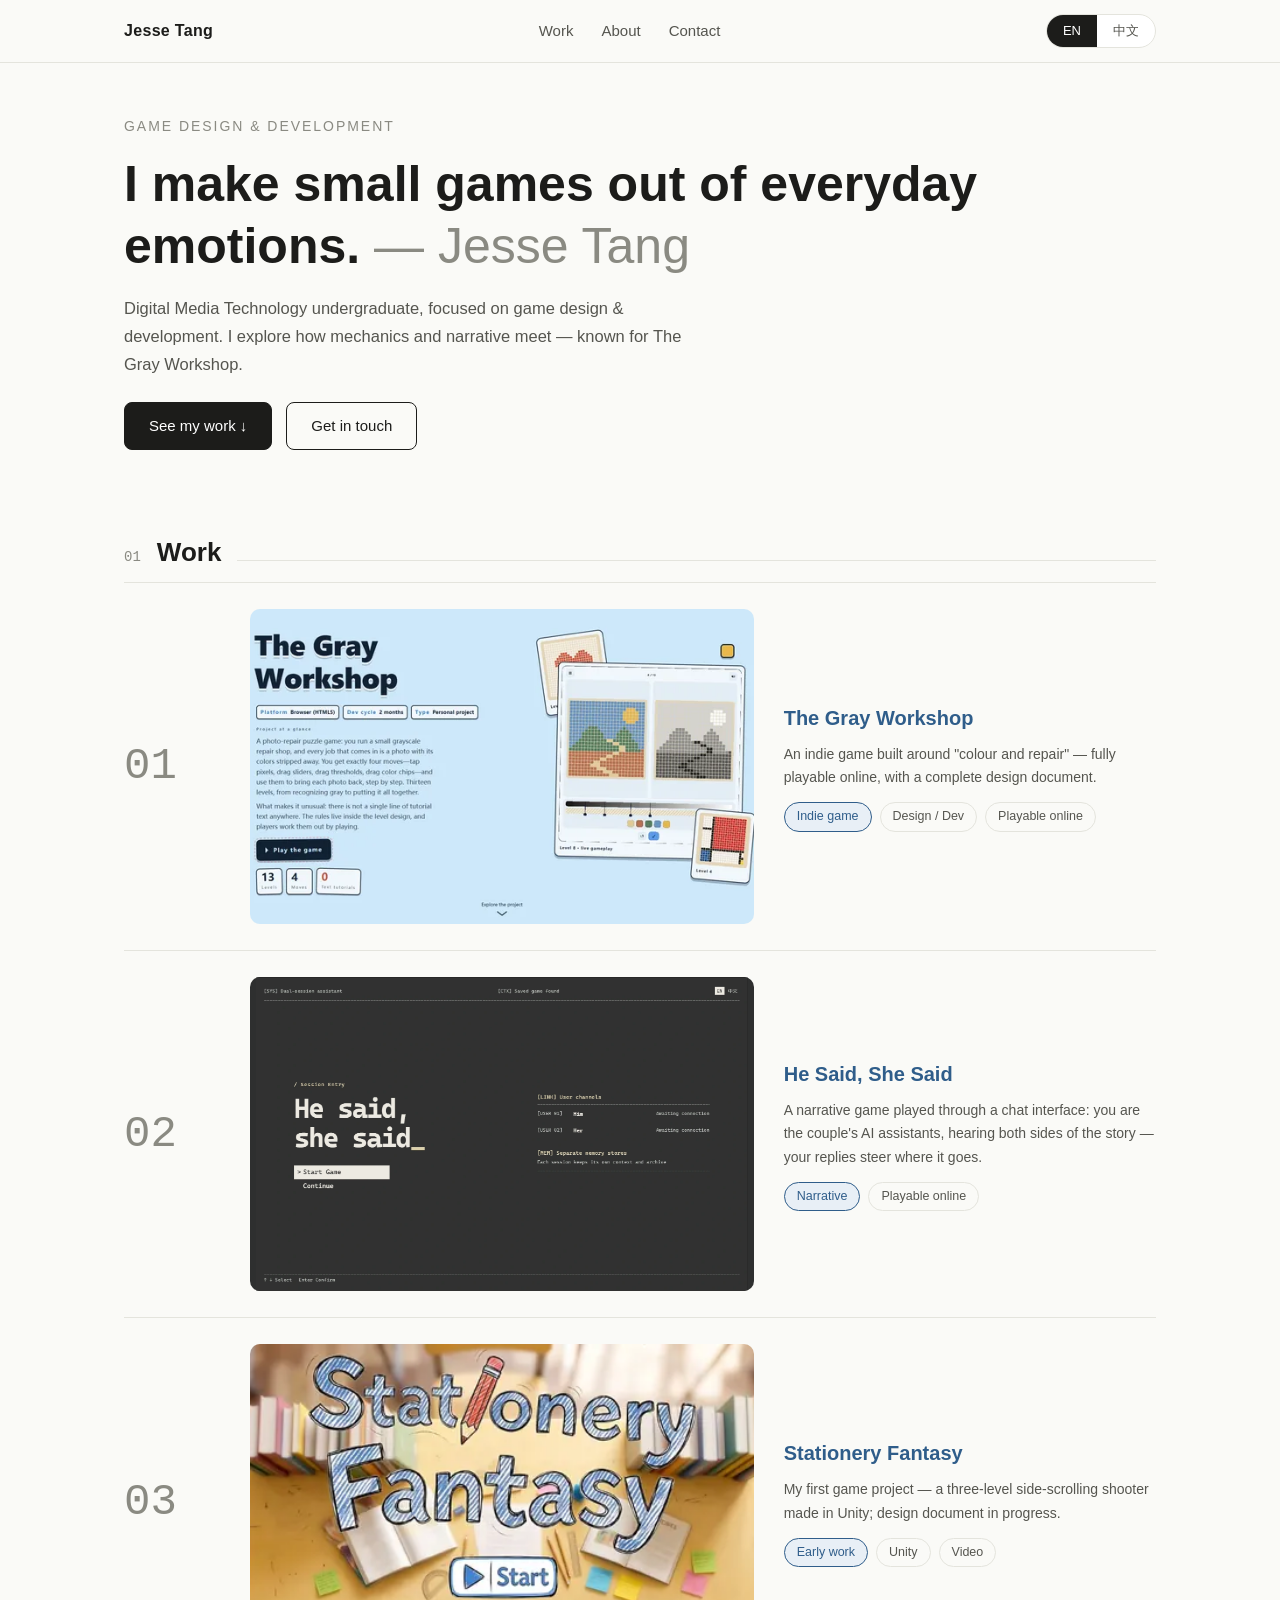
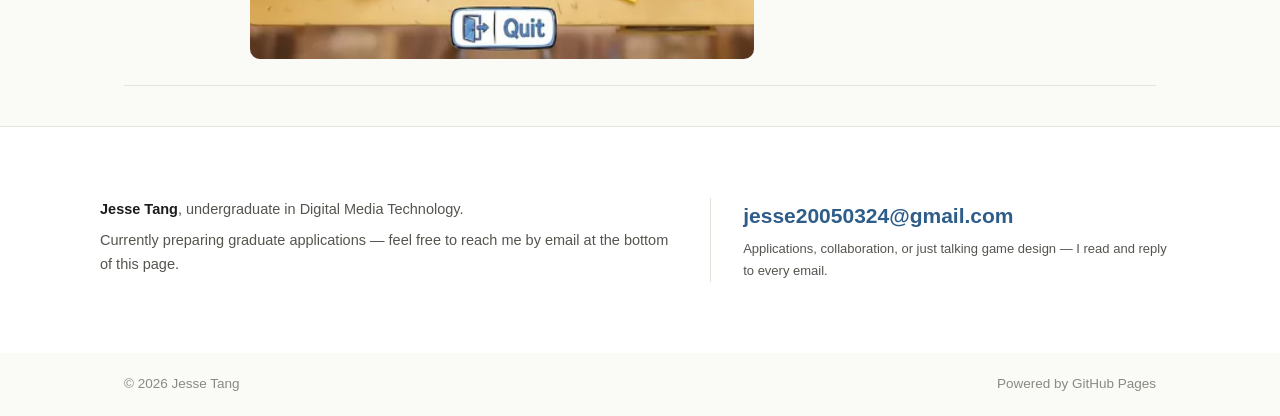
==== commit 8cc36b91: "Redesign homepage to magazine-compact layout (Plan C): full-width numbered project rows, tighter rhy" ====
--- a/index.html
+++ b/index.html
@@ -5,7 +5,6 @@
 <meta name="viewport" content="width=device-width, initial-scale=1.0">
 <title>唐浩翔 Jesse — 游戏设计与开发</title>
 <meta name="description" content="唐浩翔（Jesse）的个人作品集：游戏设计与开发方向，数字媒体技术本科在读。">
-<link rel="stylesheet" href="/portfolio-layout.css">
 <style>
   :root{
     --ink:#1c1c1a; --ink-2:#55554f; --ink-3:#8a8a82;
@@ -16,110 +15,75 @@
   *{margin:0;padding:0;box-sizing:border-box}
   html{scroll-behavior:smooth}
   @media (prefers-reduced-motion: reduce){ html{scroll-behavior:auto} *{transition:none!important} }
-  body{
-    font-family:-apple-system,BlinkMacSystemFont,"Segoe UI","PingFang SC","Microsoft YaHei",sans-serif;
-    background:var(--paper); color:var(--ink);
-    line-height:1.7; font-size:16px;
-    -webkit-font-smoothing:antialiased;
-  }
+  body{font-family:-apple-system,BlinkMacSystemFont,"Segoe UI","PingFang SC","Microsoft YaHei",sans-serif;
+    background:var(--paper); color:var(--ink); line-height:1.7; font-size:16px; -webkit-font-smoothing:antialiased}
   a{color:var(--accent); text-decoration:none}
   a:hover{text-decoration:underline}
   :focus-visible{outline:2px solid var(--accent); outline-offset:3px; border-radius:2px}
-  .wrap{max-width:var(--max); margin:0 auto; padding:0 var(--portfolio-gutter)}
-
-  /* ---------- 导航 ---------- */
-  .nav{
-    position:sticky; top:0; z-index:50;
-    background:rgba(250,250,247,.92); backdrop-filter:blur(8px);
-    border-bottom:1px solid var(--line);
-  }
-  .nav-inner{max-width:var(--max); margin:0 auto; padding:14px var(--portfolio-gutter); display:flex; align-items:center; justify-content:space-between}
+  .wrap{max-width:var(--max); margin:0 auto; padding:0 24px}
+  .nav{position:sticky; top:0; z-index:50; background:rgba(250,250,247,.92); backdrop-filter:blur(8px); border-bottom:1px solid var(--line)}
+  .nav-inner{max-width:var(--max); margin:0 auto; padding:14px 24px; display:flex; align-items:center; justify-content:space-between}
   .nav-logo{font-weight:600; color:var(--ink); letter-spacing:.02em}
   .nav-logo:hover{text-decoration:none}
   .nav-links{display:flex; gap:28px; list-style:none}
   .nav-links a{color:var(--ink-2); font-size:15px}
   .nav-links a:hover{color:var(--ink); text-decoration:none}
-
-  /* ---------- Hero ---------- */
-  .hero{padding:clamp(64px,8vh,110px) 0 clamp(56px,7vh,90px)}
-  .hero .kicker{font-size:14px; color:var(--ink-3); letter-spacing:.14em; margin-bottom:18px}
-  .hero h1{font-size:clamp(34px,5.5vw,54px); line-height:1.25; font-weight:600; letter-spacing:.01em}
-  .hero h1 .en{color:var(--ink-3); font-weight:400}
-  .hero p.lead{margin-top:22px; max-width:560px; font-size:var(--portfolio-intro-size); color:var(--ink-2)}
-  .hero .cta{margin-top:36px; display:flex; gap:14px; flex-wrap:wrap}
-  .btn{
-    display:inline-block; padding:11px 26px; border-radius:8px; font-size:15px;
-    border:1px solid var(--ink); color:var(--ink);
-  }
+  .lang-switch{display:flex; border:1px solid var(--line); border-radius:99px; overflow:hidden; background:var(--card); flex-shrink:0}
+  .lang-switch button{font:inherit; font-size:13px; padding:5px 16px; border:none; cursor:pointer; background:transparent; color:var(--ink-2)}
+  .lang-switch button.active{background:var(--ink); color:#fff}
+  /* 全站节奏收紧：段间距 44px */
+  .hero{padding:52px 0 40px}
+  .kicker{font-size:14px; color:var(--ink-3); letter-spacing:.14em; margin-bottom:14px}
+  h1{font-size:clamp(32px,5vw,50px); line-height:1.25; font-weight:600}
+  h1 .en{color:var(--ink-3); font-weight:400}
+  .lead{margin-top:16px; max-width:560px; font-size:16.5px; color:var(--ink-2)}
+  .cta{margin-top:24px; display:flex; gap:14px; flex-wrap:wrap}
+  .btn{display:inline-block; padding:10px 24px; border-radius:8px; font-size:15px; border:1px solid var(--ink); color:var(--ink)}
   .btn:hover{text-decoration:none; background:var(--ink); color:#fff}
   .btn.primary{background:var(--ink); color:#fff}
-  .btn.primary:hover{background:#000}
-
-  /* ---------- 区块通用 ---------- */
-  section{padding:84px 0}
-  .sec-head{display:flex; align-items:baseline; gap:16px; margin-bottom:44px}
+  section{padding:40px 0}
+  .sec-head{display:flex; align-items:baseline; gap:16px; margin-bottom:8px}
   .sec-head .no{font-family:ui-monospace,Consolas,monospace; font-size:14px; color:var(--ink-3)}
-  .sec-head h2{font-size:28px; font-weight:600}
+  .sec-head h2{font-size:26px; font-weight:600}
   .sec-head .line{flex:1; height:1px; background:var(--line)}
-
-  /* ---------- 作品卡片 ---------- */
-  .cards{display:grid; grid-template-columns:repeat(auto-fit,minmax(min(100%, 290px),1fr)); gap:28px}
-  .card{
-    background:var(--card); border:1px solid var(--line); border-radius:14px;
-    overflow:hidden; display:flex; flex-direction:column;
-    transition:transform .18s ease, box-shadow .18s ease;
-  }
-  a.card:hover{transform:translateY(-4px); box-shadow:0 12px 32px rgba(28,28,26,.08); text-decoration:none}
-  .card-img{aspect-ratio:16/9; background:var(--accent-soft); overflow:hidden}
-  .card-img img{width:100%; height:100%; object-fit:cover; display:block}
-  .card-img.terminal-cover{background:#2e2f2f}
-  .terminal-cover img{object-fit:contain}
-  .card-body{padding:22px 22px 24px; display:flex; flex-direction:column; gap:10px; flex:1}
-  .card-body h3{font-size:19px; font-weight:600}
-  .card-body h3 .en{font-weight:400; color:var(--ink-3); font-size:15px; margin-left:6px}
-  .card-body p{font-size:14.5px; color:var(--ink-2)}
-  .tags{margin-top:auto; display:flex; gap:8px; flex-wrap:wrap; padding-top:8px}
-  .tag{
-    font-size:12.5px; color:var(--ink-2); background:var(--paper);
-    border:1px solid var(--line); border-radius:99px; padding:3px 12px;
-  }
+  /* 作品区：杂志式大编号横排 */
+  .proj-row{display:grid; grid-template-columns:96px 1.15fr .85fr; gap:30px; align-items:center; padding:26px 0; border-top:1px solid var(--line); text-decoration:none}
+  .proj-row:last-child{border-bottom:1px solid var(--line)}
+  a.proj-row:hover{background:var(--card)}
+  .p-no{font-family:ui-monospace,Consolas,monospace; font-size:clamp(34px,4vw,44px); font-weight:400; color:var(--ink-3); line-height:1}
+  a.proj-row:hover .p-no{color:var(--accent)}
+  .p-img{aspect-ratio:16/10; border-radius:10px; overflow:hidden; background:var(--accent-soft)}
+  .p-img img{width:100%; height:100%; object-fit:cover; display:block; transition:transform .3s ease}
+  .p-img.terminal-cover{background:#2e2f2f}
+  .p-img.terminal-cover img{object-fit:contain}
+  a.proj-row:hover .p-img img{transform:scale(1.03)}
+  .p-body h3{font-size:20px; font-weight:600}
+  .p-body h3 .en{font-weight:400; color:var(--ink-3); font-size:14px; margin-left:6px}
+  .p-body p{margin-top:8px; font-size:14px; color:var(--ink-2)}
+  .tags{margin-top:12px; display:flex; gap:8px; flex-wrap:wrap}
+  .tag{font-size:12.5px; color:var(--ink-2); background:var(--paper); border:1px solid var(--line); border-radius:99px; padding:3px 12px}
   .tag.accent{color:var(--accent); border-color:var(--accent); background:var(--accent-soft)}
-  .card.placeholder{border-style:dashed; background:transparent}
-  .card.placeholder .card-img{display:flex; align-items:center; justify-content:center; color:var(--ink-3); font-size:14px; background:transparent}
-  .badge-soon{font-size:12.5px; color:var(--ink-3); border:1px dashed var(--ink-3); border-radius:99px; padding:2px 12px; width:fit-content}
-
-  /* ---------- 关于 ---------- */
-  .about-text p{margin-bottom:16px; color:var(--ink-2); font-size:16px}
+  /* 关于+联系：页脚上方一条紧凑条 */
+  .strip{background:var(--card); border-top:1px solid var(--line)}
+  .strip-grid{display:grid; grid-template-columns:1.1fr .9fr; gap:36px; padding:30px 0; align-items:center}
+  .about-text p{margin-bottom:6px; color:var(--ink-2); font-size:14.5px}
   .about-text p strong{color:var(--ink)}
-
-  /* ---------- 语言切换 ---------- */
-  .lang-switch{display:flex; border:1px solid var(--line); border-radius:99px; overflow:hidden; background:var(--card); flex-shrink:0}
-  .lang-switch button{
-    font:inherit; font-size:13px; padding:5px 16px; border:none; cursor:pointer;
-    background:transparent; color:var(--ink-2);
-  }
-  .lang-switch button.active{background:var(--ink); color:#fff}
-
-  /* ---------- 联系 ---------- */
-  .contact-inner{max-width:640px}
-  .contact-inner .big-mail{font-size:clamp(20px,3.4vw,30px); font-weight:600; word-break:break-all}
-  .contact-inner p{margin-top:14px; color:var(--ink-2)}
-  .contact-links{margin-top:26px; display:flex; gap:22px; flex-wrap:wrap}
-  .contact-links a{font-size:15px}
-
-  footer{border-top:1px solid var(--line); padding:28px 0; color:var(--ink-3); font-size:13.5px}
+  .strip-mail{border-left:1px solid var(--line); padding-left:32px}
+  .strip-mail .big-mail{font-size:clamp(16px,2.4vw,21px); font-weight:600; word-break:break-all}
+  .strip-mail p{margin-top:4px; color:var(--ink-2); font-size:13px}
+  footer{padding:20px 0; color:var(--ink-3); font-size:13.5px}
   footer .wrap{display:flex; justify-content:space-between; flex-wrap:wrap; gap:8px}
-
   @media (max-width:760px){
-    .hero{padding:72px 0 60px}
-    section{padding:60px 0}
+    .proj-row{grid-template-columns:1fr; gap:14px}
+    .p-no{font-size:28px}
+    .strip-grid{grid-template-columns:1fr; gap:16px}
+    .strip-mail{border-left:none; padding-left:0}
     .nav-inner{flex-wrap:wrap; gap:14px}
     .nav-links{gap:18px}
   }
 </style>
 </head>
 <body>
-
 <nav class="nav" aria-label="主导航">
   <div class="nav-inner">
     <a class="nav-logo" href="#top" data-i18n="logo">唐浩翔 Jesse</a>
@@ -134,7 +98,6 @@
     </div>
   </div>
 </nav>
-
 <header class="hero" id="top">
   <div class="wrap">
     <p class="kicker">GAME DESIGN &amp; DEVELOPMENT</p>
@@ -146,85 +109,69 @@
     </div>
   </div>
 </header>
-
 <main>
   <section id="work">
     <div class="wrap">
       <div class="sec-head"><span class="no">01</span><h2 data-i18n="workTitle">作品</h2><span class="line"></span></div>
-      <div class="cards">
-
-        <a class="card" href="grayrepair/" aria-label="查看灰度修理铺作品详情">
-          <div class="card-img"><img src="grayrepair/portfolio-cover.webp" alt="灰度修理铺介绍页首屏" width="640" height="360" loading="lazy"></div>
-          <div class="card-body">
-            <h3 data-i18n-html="g1t">灰度修理铺<span class="en">The Gray Workshop</span></h3>
-            <p data-i18n="g1d">一款围绕"色彩与修理"机制的独立游戏，在线上可以完整试玩，配套设计文书完整可读。</p>
-            <div class="tags">
-              <span class="tag accent" data-i18n="g1a">独立游戏</span>
-              <span class="tag" data-i18n="g1b">设计 / 开发</span>
-              <span class="tag" data-i18n="g1c">线上可玩</span>
-            </div>
+      <a class="proj-row" href="grayrepair/" aria-label="查看灰度修理铺作品详情">
+        <div class="p-no">01</div>
+        <div class="p-img"><img src="grayrepair/portfolio-cover.webp" alt="灰度修理铺介绍页首屏" loading="lazy"></div>
+        <div class="p-body">
+          <h3 data-i18n-html="g1t">灰度修理铺<span class="en">The Gray Workshop</span></h3>
+          <p data-i18n="g1d">一款围绕"色彩与修理"机制的独立游戏，在线上可以完整试玩，配套设计文书完整可读。</p>
+          <div class="tags">
+            <span class="tag accent" data-i18n="g1a">独立游戏</span>
+            <span class="tag" data-i18n="g1b">设计 / 开发</span>
+            <span class="tag" data-i18n="g1c">线上可玩</span>
           </div>
-        </a>
-
-        <a class="card" href="he-said-she-said/" aria-label="查看 He Said, She Said 作品详情">
-          <div class="card-img terminal-cover"><img src="he-said-she-said/portfolio-cover.webp" alt="He Said, She Said 终端开始界面" width="1484" height="949" loading="lazy"></div>
-          <div class="card-body">
-            <h3>He Said, She Said</h3>
-            <p data-i18n="g2d">一款以聊天界面展开的叙事游戏：你扮演情侣二人的 AI 助手，分别听两边的说法，回复影响故事走向。</p>
-            <div class="tags">
-              <span class="tag accent" data-i18n="g2a">叙事游戏</span>
-              <span class="tag" data-i18n="g2c">线上可玩</span>
-            </div>
+        </div>
+      </a>
+      <a class="proj-row" href="he-said-she-said/" aria-label="查看 He Said, She Said 作品详情">
+        <div class="p-no">02</div>
+        <div class="p-img terminal-cover"><img src="he-said-she-said/portfolio-cover.webp" alt="He Said, She Said 终端开始界面" loading="lazy"></div>
+        <div class="p-body">
+          <h3>He Said, She Said</h3>
+          <p data-i18n="g2d">一款以聊天界面展开的叙事游戏：你扮演情侣二人的 AI 助手，分别听两边的说法，回复影响故事走向。</p>
+          <div class="tags">
+            <span class="tag accent" data-i18n="g2a">叙事游戏</span>
+            <span class="tag" data-i18n="g2c">线上可玩</span>
           </div>
-        </a>
-
-        <a class="card" href="stationery-fantasy/" aria-label="查看文具幻想作品详情">
-          <div class="card-img"><img src="stationery-fantasy/portfolio-cover.webp" alt="文具幻想游戏主界面" width="480" height="270" loading="lazy"></div>
-          <div class="card-body">
-            <h3 data-i18n-html="g3t">文具幻想<span class="en">Stationery Fantasy</span></h3>
-            <p data-i18n="g3d">我的第一个游戏项目，Unity 制作的三关横版射击游戏；设计文书整理中。</p>
-            <div class="tags">
-              <span class="tag accent" data-i18n="g3a">早期作品</span>
-              <span class="tag">Unity</span>
-              <span class="tag" data-i18n="g3c">视频</span>
-            </div>
+        </div>
+      </a>
+      <a class="proj-row" href="stationery-fantasy/" aria-label="查看文具幻想作品详情">
+        <div class="p-no">03</div>
+        <div class="p-img"><img src="stationery-fantasy/portfolio-cover.webp" alt="文具幻想游戏主界面" loading="lazy"></div>
+        <div class="p-body">
+          <h3 data-i18n-html="g3t">文具幻想<span class="en">Stationery Fantasy</span></h3>
+          <p data-i18n="g3d">我的第一个游戏项目，Unity 制作的三关横版射击游戏；设计文书整理中。</p>
+          <div class="tags">
+            <span class="tag accent" data-i18n="g3a">早期作品</span>
+            <span class="tag">Unity</span>
+            <span class="tag" data-i18n="g3c">视频</span>
           </div>
-        </a>
-
-      </div>
+        </div>
+      </a>
     </div>
   </section>
-
-  <section id="about">
-    <div class="wrap">
-      <div class="sec-head"><span class="no">02</span><h2 data-i18n="aboutTitle">关于我</h2><span class="line"></span></div>
+  <section class="strip" id="about">
+    <div class="wrap strip-grid">
       <div class="about-text">
         <p><strong data-i18n="bioName">唐浩翔（Jesse）</strong><span data-i18n="bio1">，数字媒体技术专业本科在读。</span></p>
-        <p data-i18n="bio2">目前正在准备研究生申请，欢迎通过页面底部的邮箱与我联系。</p>
+        <p data-i18n="bio2">目前正在准备研究生申请，欢迎通过邮箱与我联系。</p>
       </div>
-    </div>
-  </section>
-
-  <section id="contact">
-    <div class="wrap">
-      <div class="sec-head"><span class="no">03</span><h2 data-i18n="contactTitle">联系</h2><span class="line"></span></div>
-      <div class="contact-inner">
+      <div class="strip-mail" id="contact">
         <a class="big-mail" href="mailto:jesse20050324@gmail.com">jesse20050324@gmail.com</a>
         <p data-i18n="contactNote">申请、合作或只是聊聊游戏设计，都欢迎直接写信给我，我会认真回复每一封。</p>
-        <div class="contact-links">
-        </div>
       </div>
     </div>
   </section>
 </main>
-
 <footer>
   <div class="wrap">
     <span data-i18n="footLeft">© 2026 唐浩翔 Jesse</span>
     <span>Powered by GitHub Pages</span>
   </div>
 </footer>
-
 <script>
 var I18N = {
   en: {
@@ -235,16 +182,16 @@
     lead: "Digital Media Technology undergraduate, focused on game design & development. I explore how mechanics and narrative meet — known for The Gray Workshop.",
     ctaWork: "See my work ↓", ctaContact: "Get in touch",
     workTitle: "Work",
-    g1t: "The Gray Workshop<span class=\"en\">灰度修理铺</span>",
+    g1t: "The Gray Workshop",
     g1d: "An indie game built around \"colour and repair\" — fully playable online, with a complete design document.",
     g1a: "Indie game", g1b: "Design / Dev", g1c: "Playable online",
     g2d: "A narrative game played through a chat interface: you are the couple's AI assistants, hearing both sides of the story — your replies steer where it goes.",
     g2a: "Narrative", g2c: "Playable online",
-    g3t: "Stationery Fantasy<span class=\"en\">文具幻想</span>",
+    g3t: "Stationery Fantasy",
     g3d: "My first game project — a three-level side-scrolling shooter made in Unity; design document in progress.",
     g3a: "Early work", g3c: "Video",
     aboutTitle: "About",
-    bioName: "Jesse Tang（唐浩翔）",
+    bioName: "Jesse Tang",
     bio1: ", undergraduate in Digital Media Technology.",
     bio2: "Currently preparing graduate applications — feel free to reach me by email at the bottom of this page.",
     contactTitle: "Contact",
@@ -302,6 +249,5 @@
 document.getElementById("langEn").addEventListener("click", function(){ applyLang("en"); });
 document.getElementById("langZh").addEventListener("click", function(){ applyLang("zh"); });
 </script>
-
 </body>
 </html>
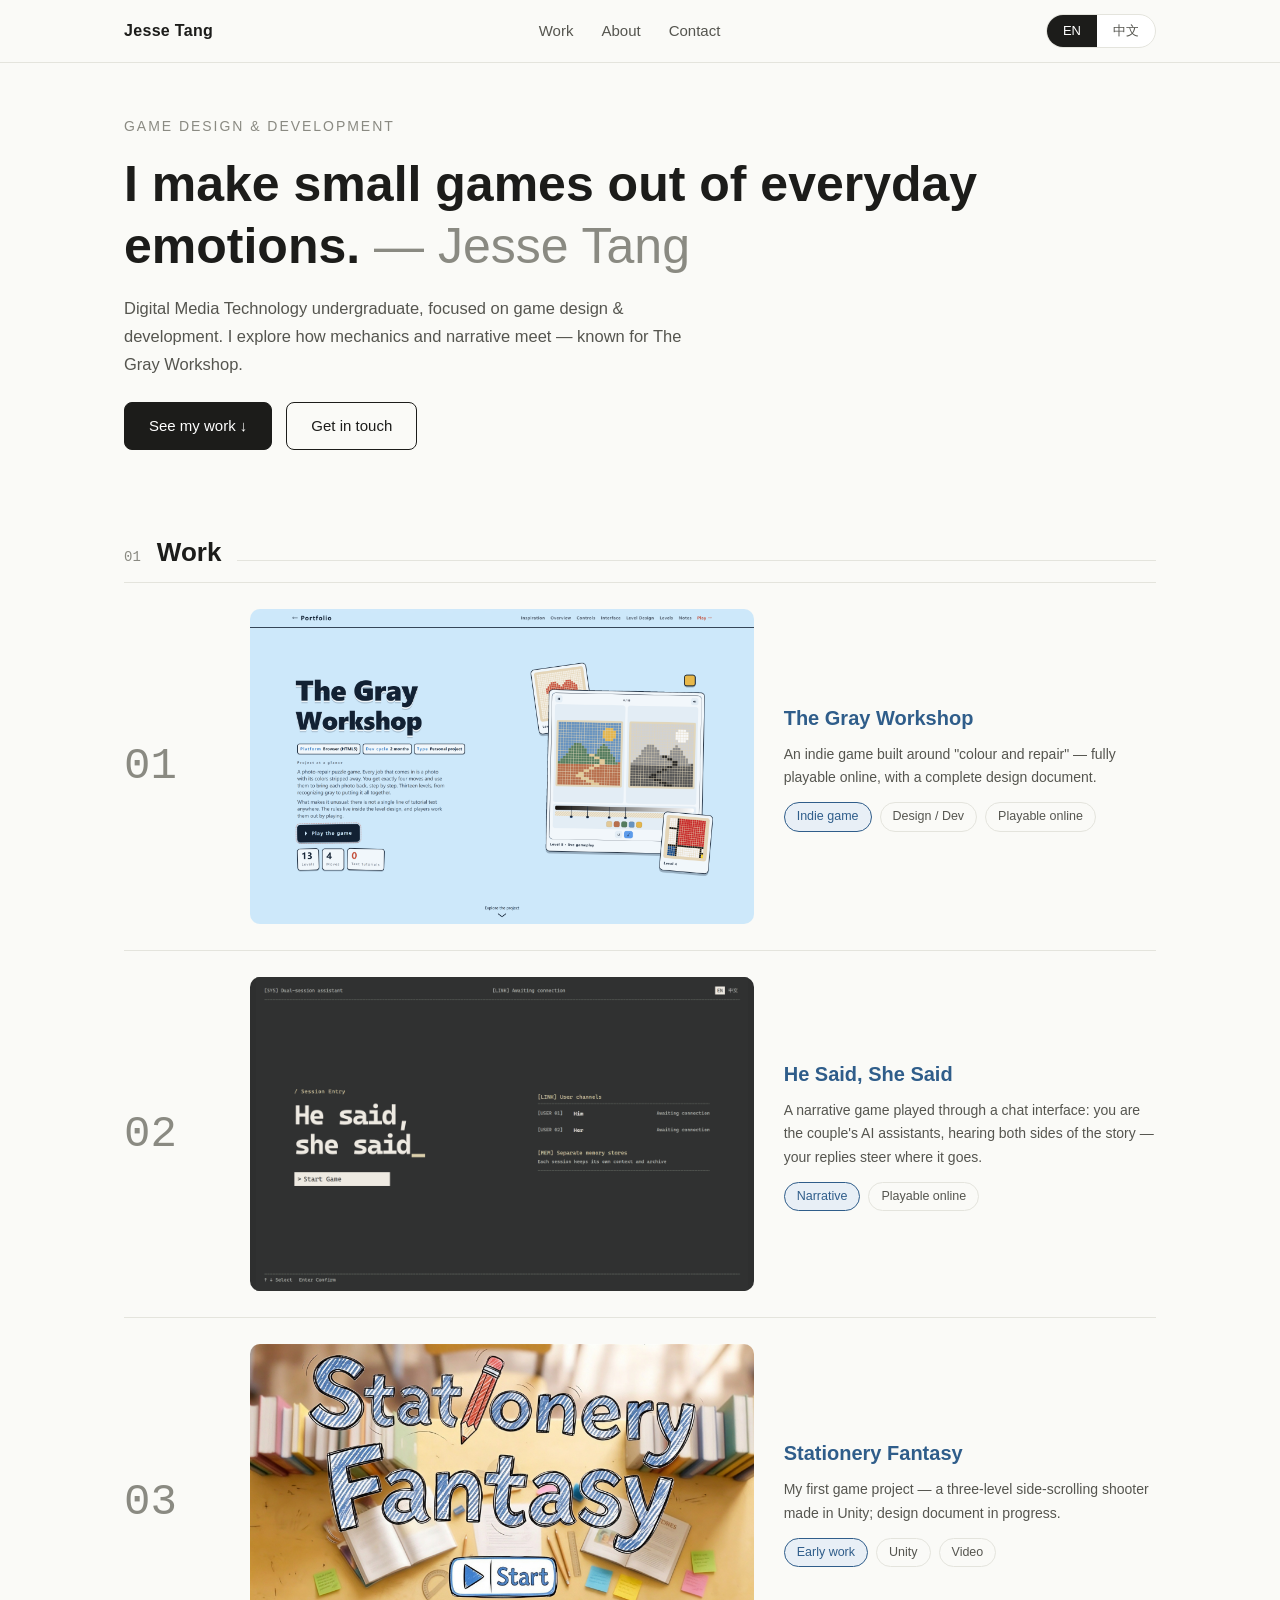
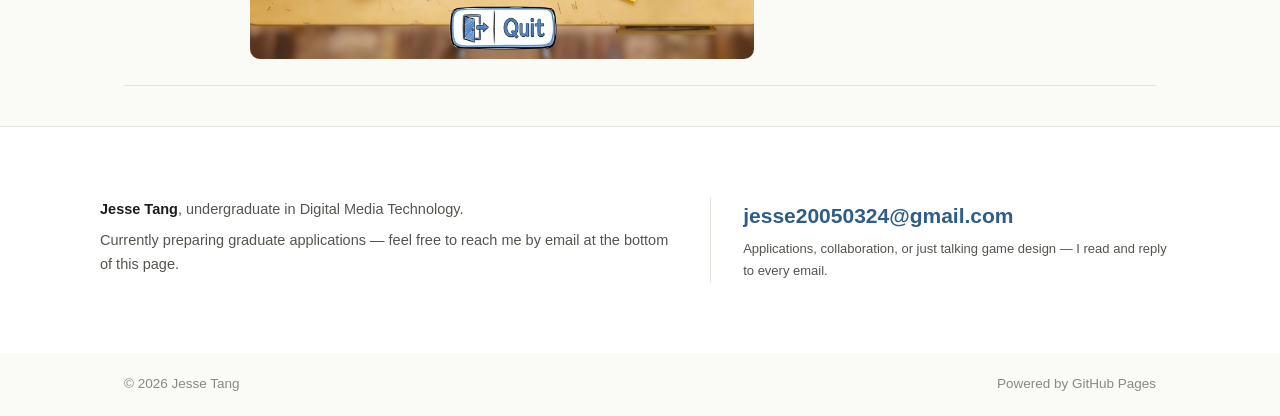
==== commit a9e941f4: "Use high-resolution project covers on homepage" ====
--- a/index.html
+++ b/index.html
@@ -115,7 +115,7 @@
       <div class="sec-head"><span class="no">01</span><h2 data-i18n="workTitle">作品</h2><span class="line"></span></div>
       <a class="proj-row" href="grayrepair/" aria-label="查看灰度修理铺作品详情">
         <div class="p-no">01</div>
-        <div class="p-img"><img src="grayrepair/portfolio-cover.webp" alt="灰度修理铺介绍页首屏" loading="lazy"></div>
+        <div class="p-img"><img src="grayrepair/portfolio-cover-hd.png" alt="灰度修理铺介绍页首屏" loading="lazy"></div>
         <div class="p-body">
           <h3 data-i18n-html="g1t">灰度修理铺<span class="en">The Gray Workshop</span></h3>
           <p data-i18n="g1d">一款围绕"色彩与修理"机制的独立游戏，在线上可以完整试玩，配套设计文书完整可读。</p>
@@ -128,7 +128,7 @@
       </a>
       <a class="proj-row" href="he-said-she-said/" aria-label="查看 He Said, She Said 作品详情">
         <div class="p-no">02</div>
-        <div class="p-img terminal-cover"><img src="he-said-she-said/portfolio-cover.webp" alt="He Said, She Said 终端开始界面" loading="lazy"></div>
+        <div class="p-img terminal-cover"><img src="he-said-she-said/portfolio-cover-hd.png" alt="He Said, She Said 终端开始界面" loading="lazy"></div>
         <div class="p-body">
           <h3>He Said, She Said</h3>
           <p data-i18n="g2d">一款以聊天界面展开的叙事游戏：你扮演情侣二人的 AI 助手，分别听两边的说法，回复影响故事走向。</p>
@@ -140,7 +140,7 @@
       </a>
       <a class="proj-row" href="stationery-fantasy/" aria-label="查看文具幻想作品详情">
         <div class="p-no">03</div>
-        <div class="p-img"><img src="stationery-fantasy/portfolio-cover.webp" alt="文具幻想游戏主界面" loading="lazy"></div>
+        <div class="p-img"><img src="stationery-fantasy/portfolio-cover-hd.jpg" alt="文具幻想游戏主界面" loading="lazy"></div>
         <div class="p-body">
           <h3 data-i18n-html="g3t">文具幻想<span class="en">Stationery Fantasy</span></h3>
           <p data-i18n="g3d">我的第一个游戏项目，Unity 制作的三关横版射击游戏；设计文书整理中。</p>
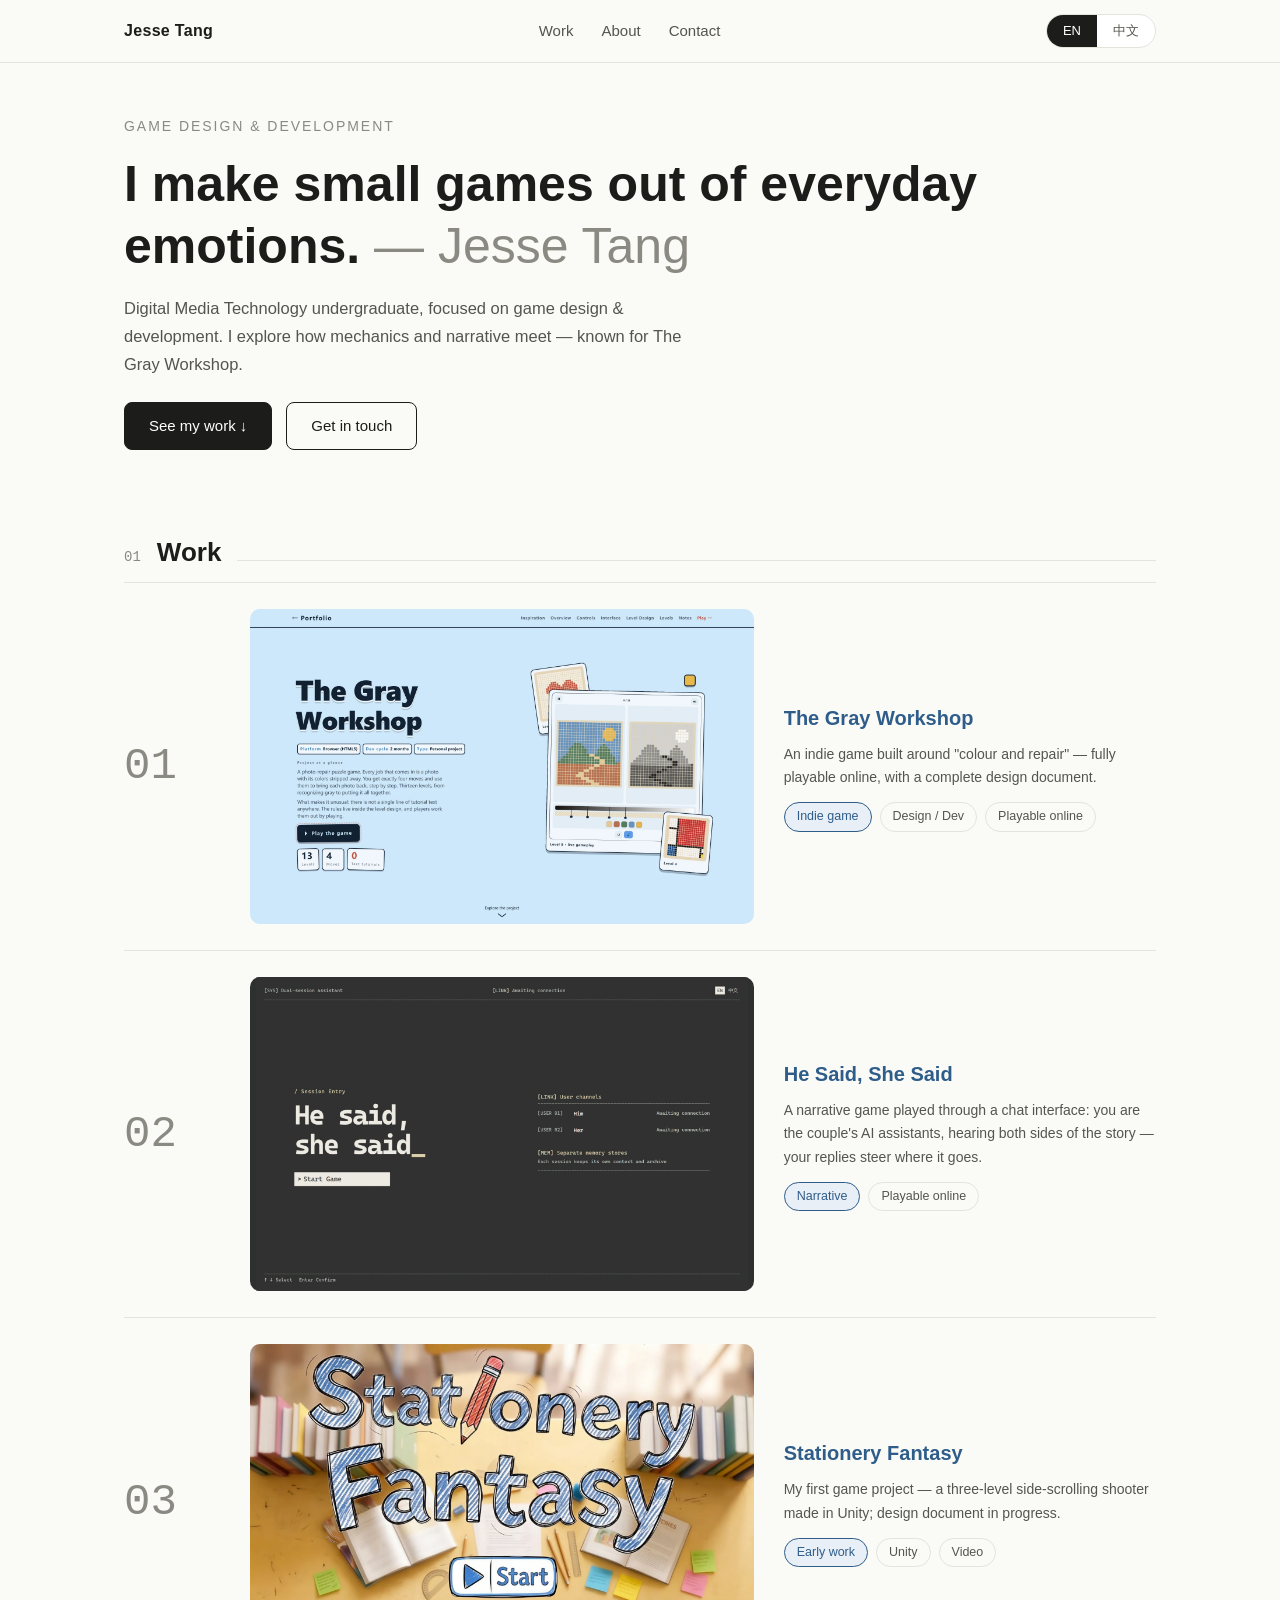
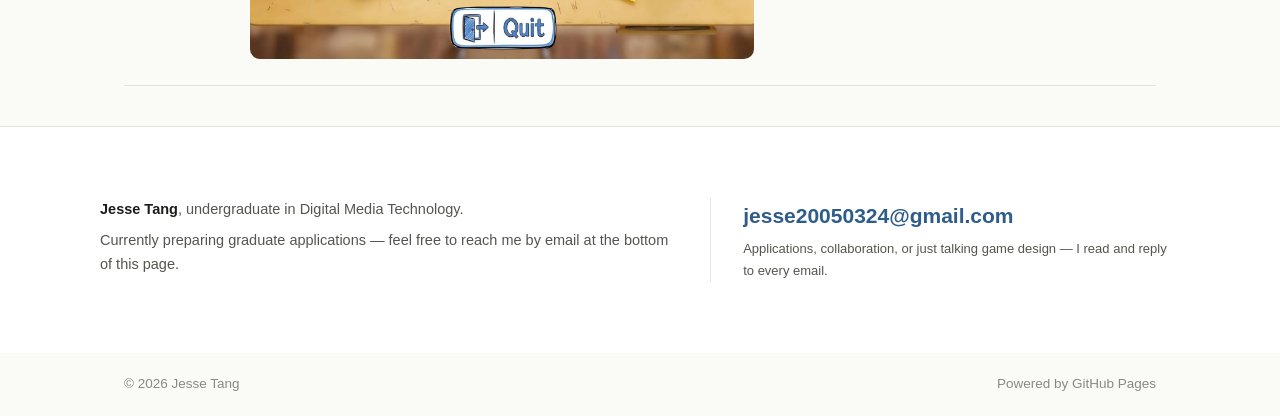
==== commit 21c80e33: "Serve lighter 1080p homepage covers" ====
--- a/index.html
+++ b/index.html
@@ -115,7 +115,7 @@
       <div class="sec-head"><span class="no">01</span><h2 data-i18n="workTitle">作品</h2><span class="line"></span></div>
       <a class="proj-row" href="grayrepair/" aria-label="查看灰度修理铺作品详情">
         <div class="p-no">01</div>
-        <div class="p-img"><img src="grayrepair/portfolio-cover-hd.png" alt="灰度修理铺介绍页首屏" loading="lazy"></div>
+        <div class="p-img"><img src="grayrepair/portfolio-cover-1080.webp" alt="灰度修理铺介绍页首屏" loading="lazy"></div>
         <div class="p-body">
           <h3 data-i18n-html="g1t">灰度修理铺<span class="en">The Gray Workshop</span></h3>
           <p data-i18n="g1d">一款围绕"色彩与修理"机制的独立游戏，在线上可以完整试玩，配套设计文书完整可读。</p>
@@ -128,7 +128,7 @@
       </a>
       <a class="proj-row" href="he-said-she-said/" aria-label="查看 He Said, She Said 作品详情">
         <div class="p-no">02</div>
-        <div class="p-img terminal-cover"><img src="he-said-she-said/portfolio-cover-hd.png" alt="He Said, She Said 终端开始界面" loading="lazy"></div>
+        <div class="p-img terminal-cover"><img src="he-said-she-said/portfolio-cover-1080.webp" alt="He Said, She Said 终端开始界面" loading="lazy"></div>
         <div class="p-body">
           <h3>He Said, She Said</h3>
           <p data-i18n="g2d">一款以聊天界面展开的叙事游戏：你扮演情侣二人的 AI 助手，分别听两边的说法，回复影响故事走向。</p>
@@ -140,7 +140,7 @@
       </a>
       <a class="proj-row" href="stationery-fantasy/" aria-label="查看文具幻想作品详情">
         <div class="p-no">03</div>
-        <div class="p-img"><img src="stationery-fantasy/portfolio-cover-hd.jpg" alt="文具幻想游戏主界面" loading="lazy"></div>
+        <div class="p-img"><img src="stationery-fantasy/portfolio-cover-1080.webp" alt="文具幻想游戏主界面" loading="lazy"></div>
         <div class="p-body">
           <h3 data-i18n-html="g3t">文具幻想<span class="en">Stationery Fantasy</span></h3>
           <p data-i18n="g3d">我的第一个游戏项目，Unity 制作的三关横版射击游戏；设计文书整理中。</p>
